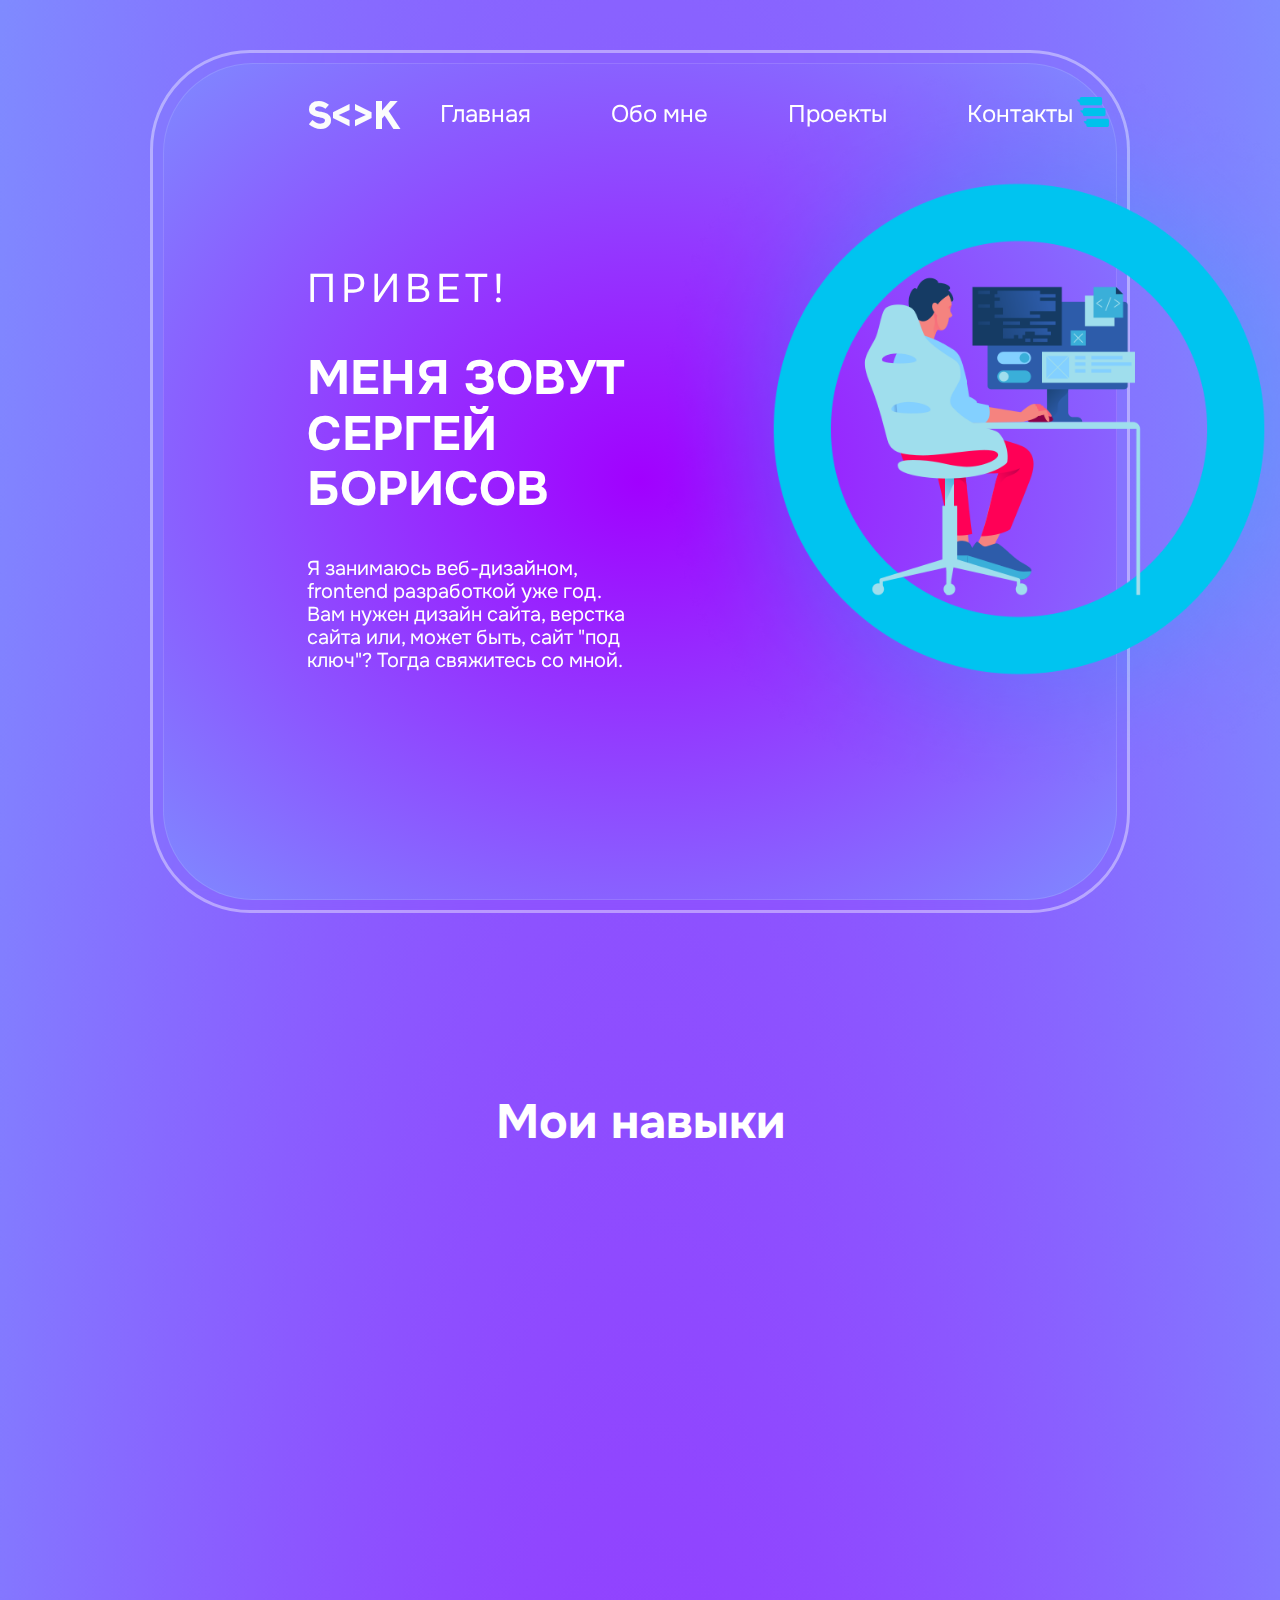
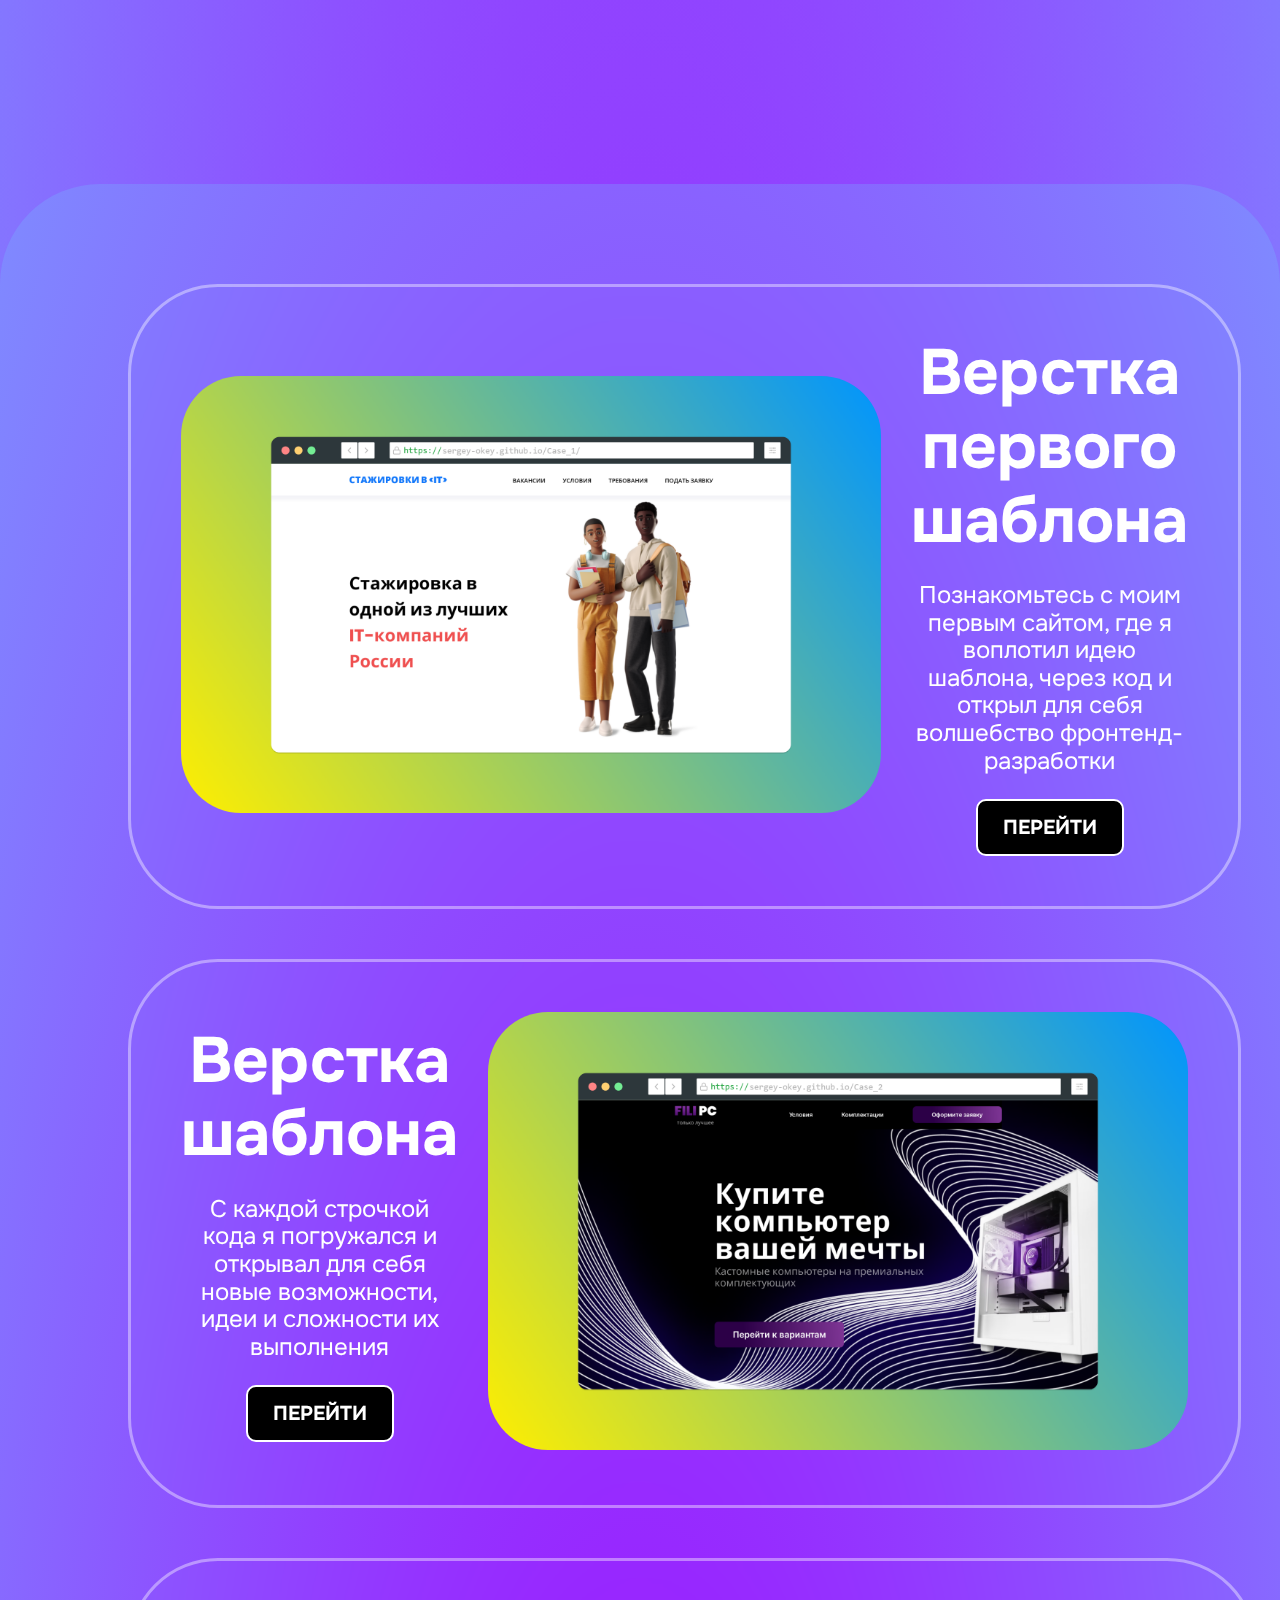
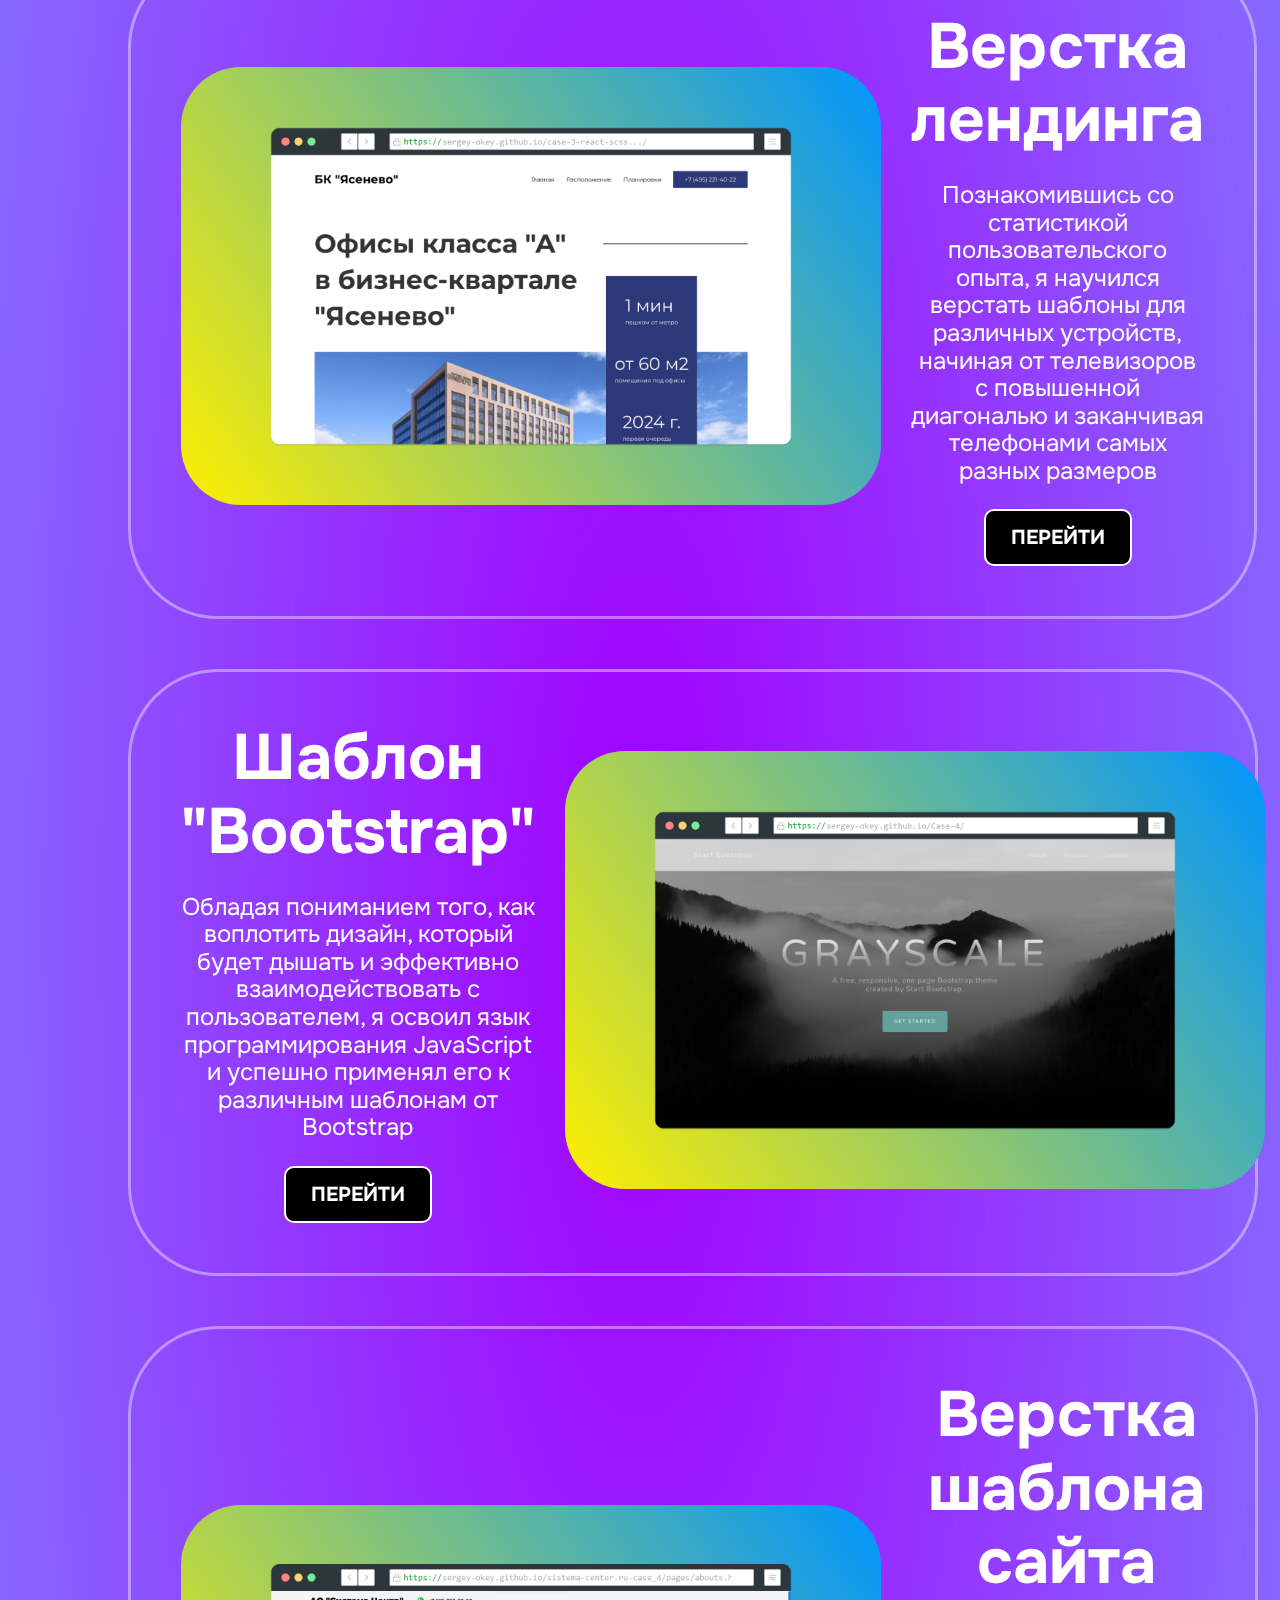
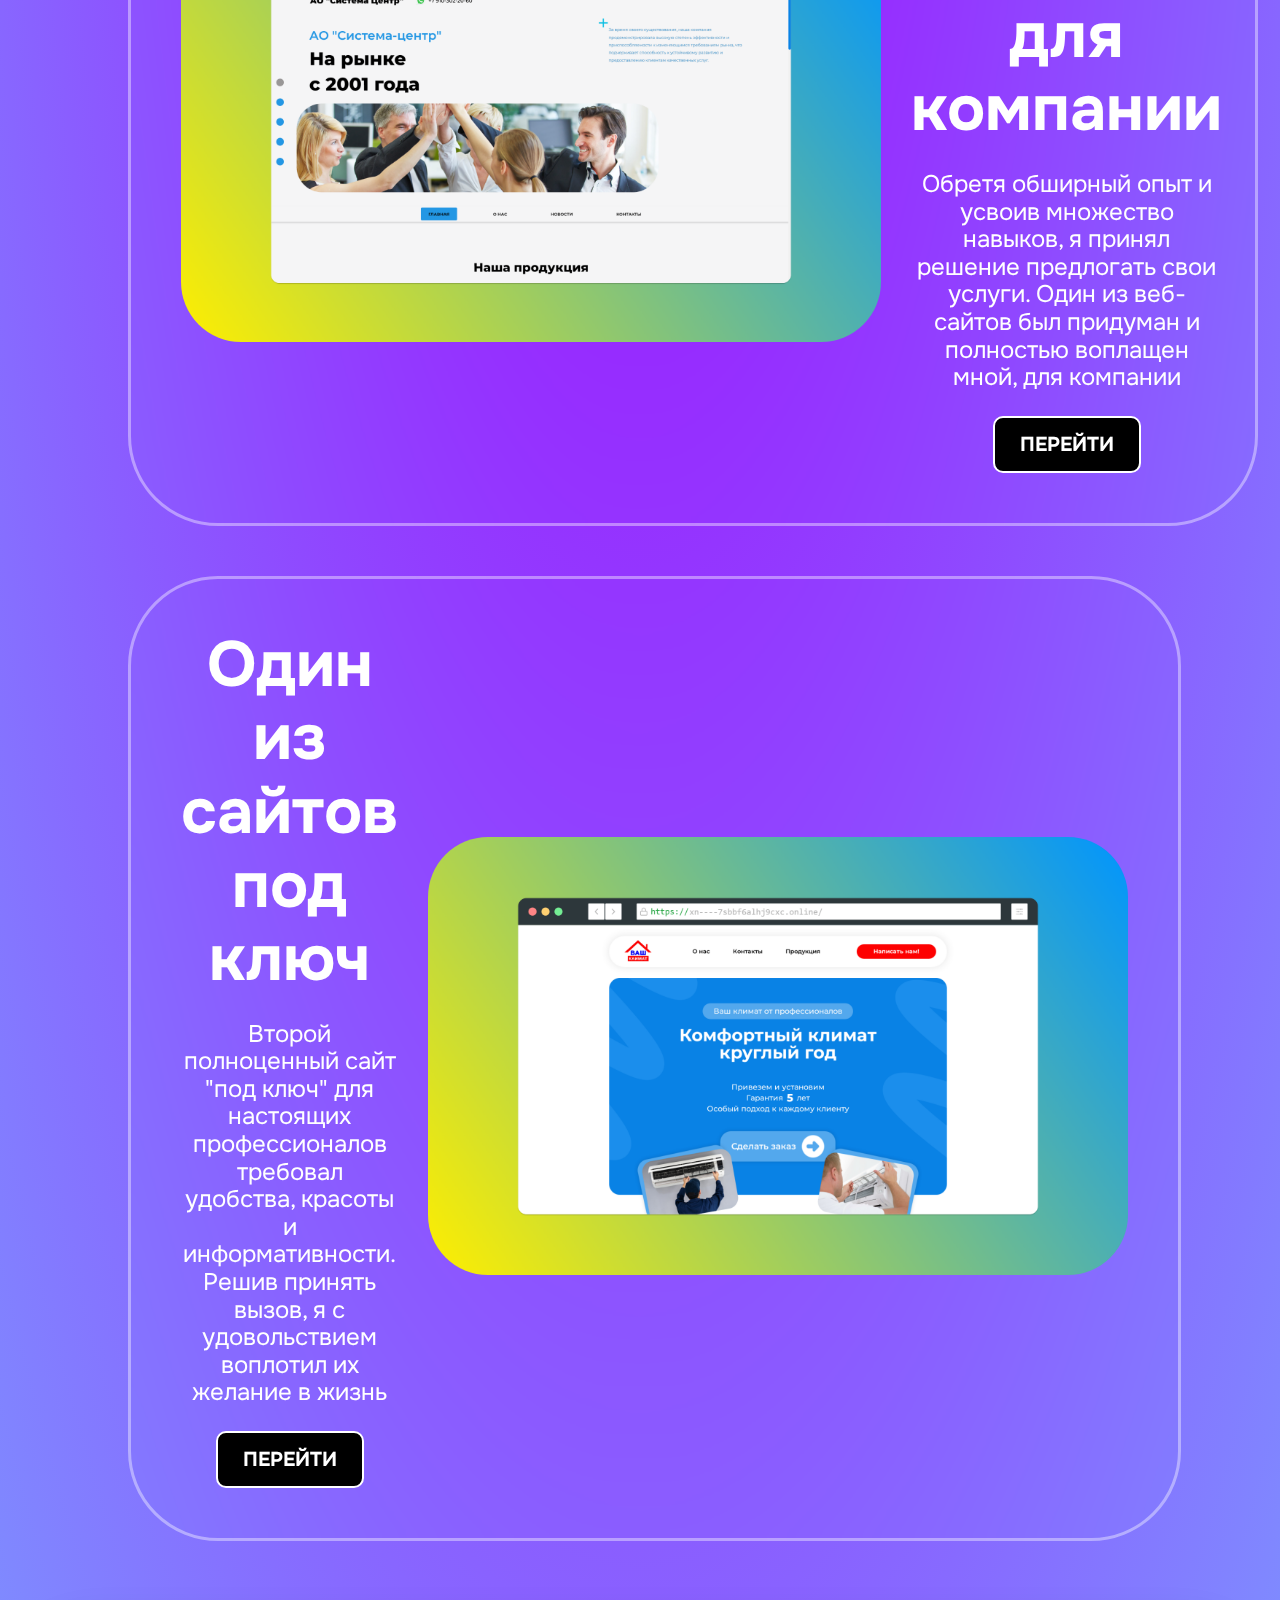
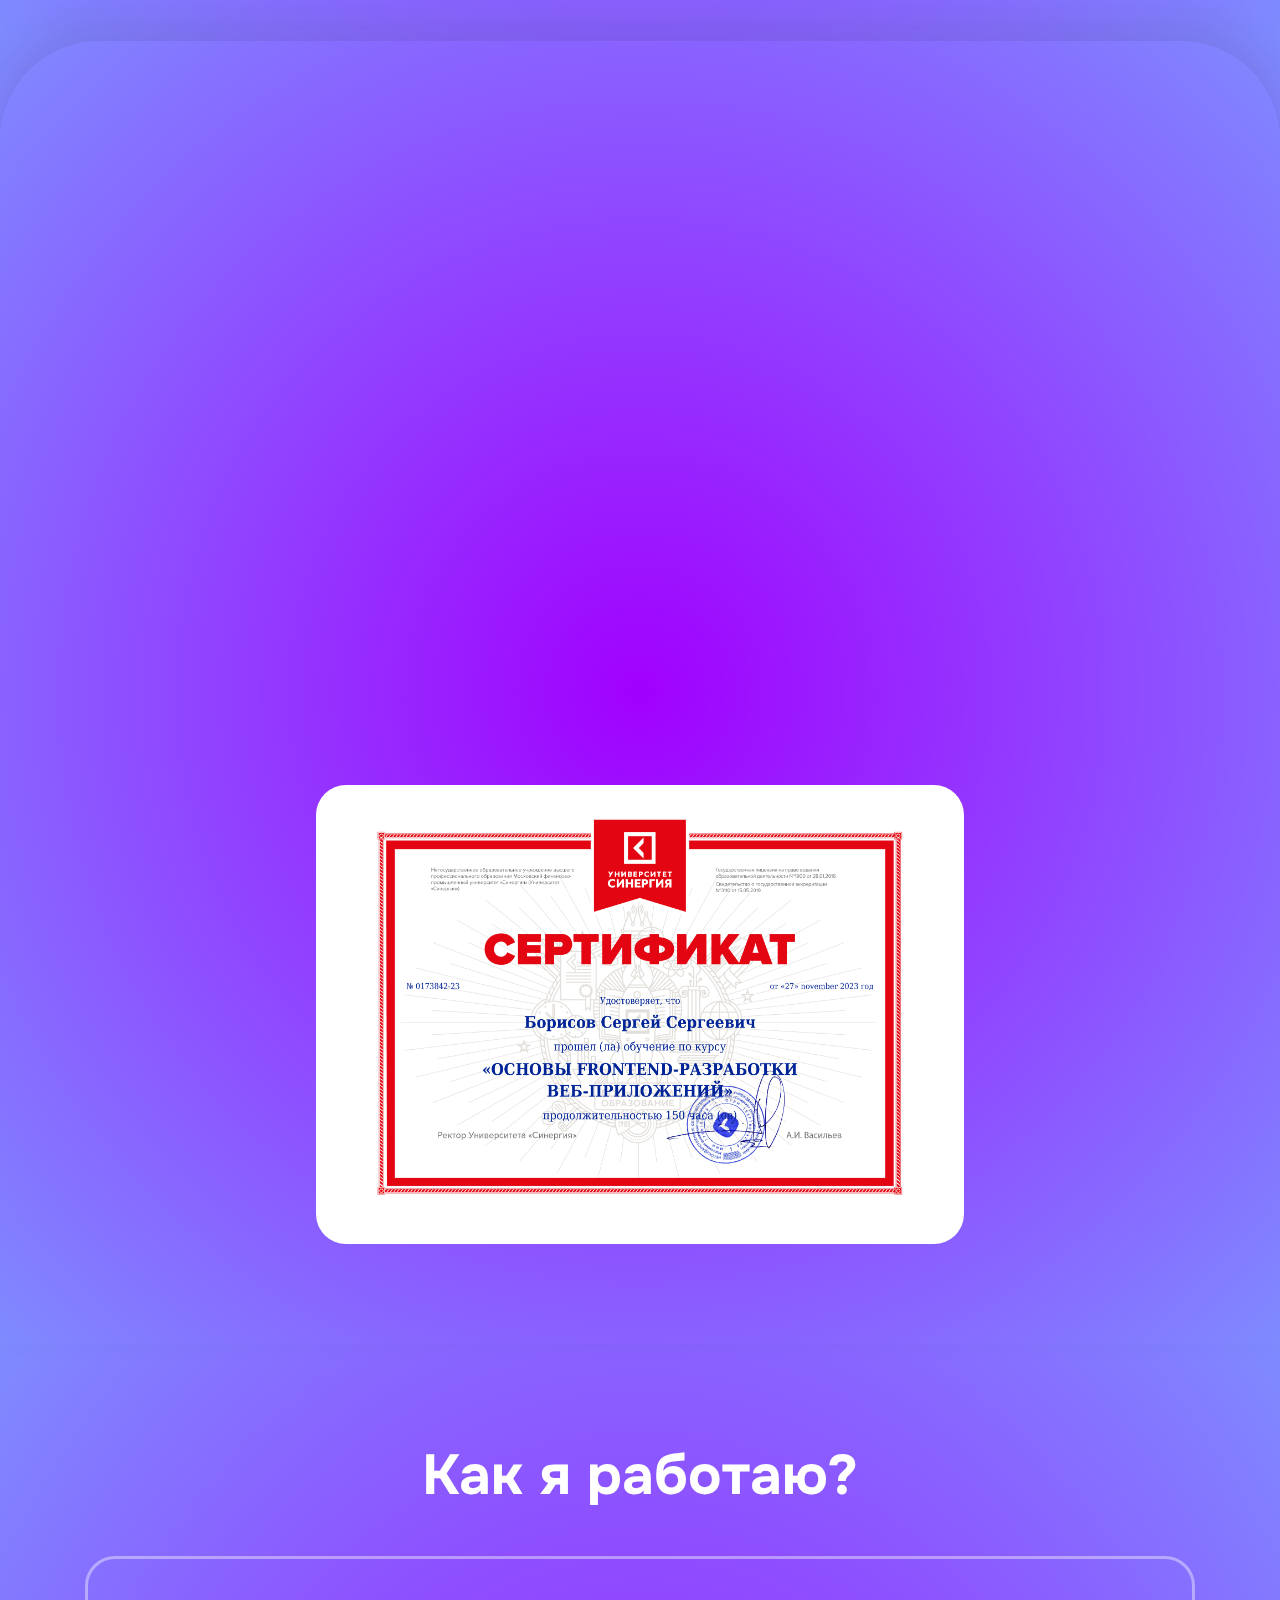
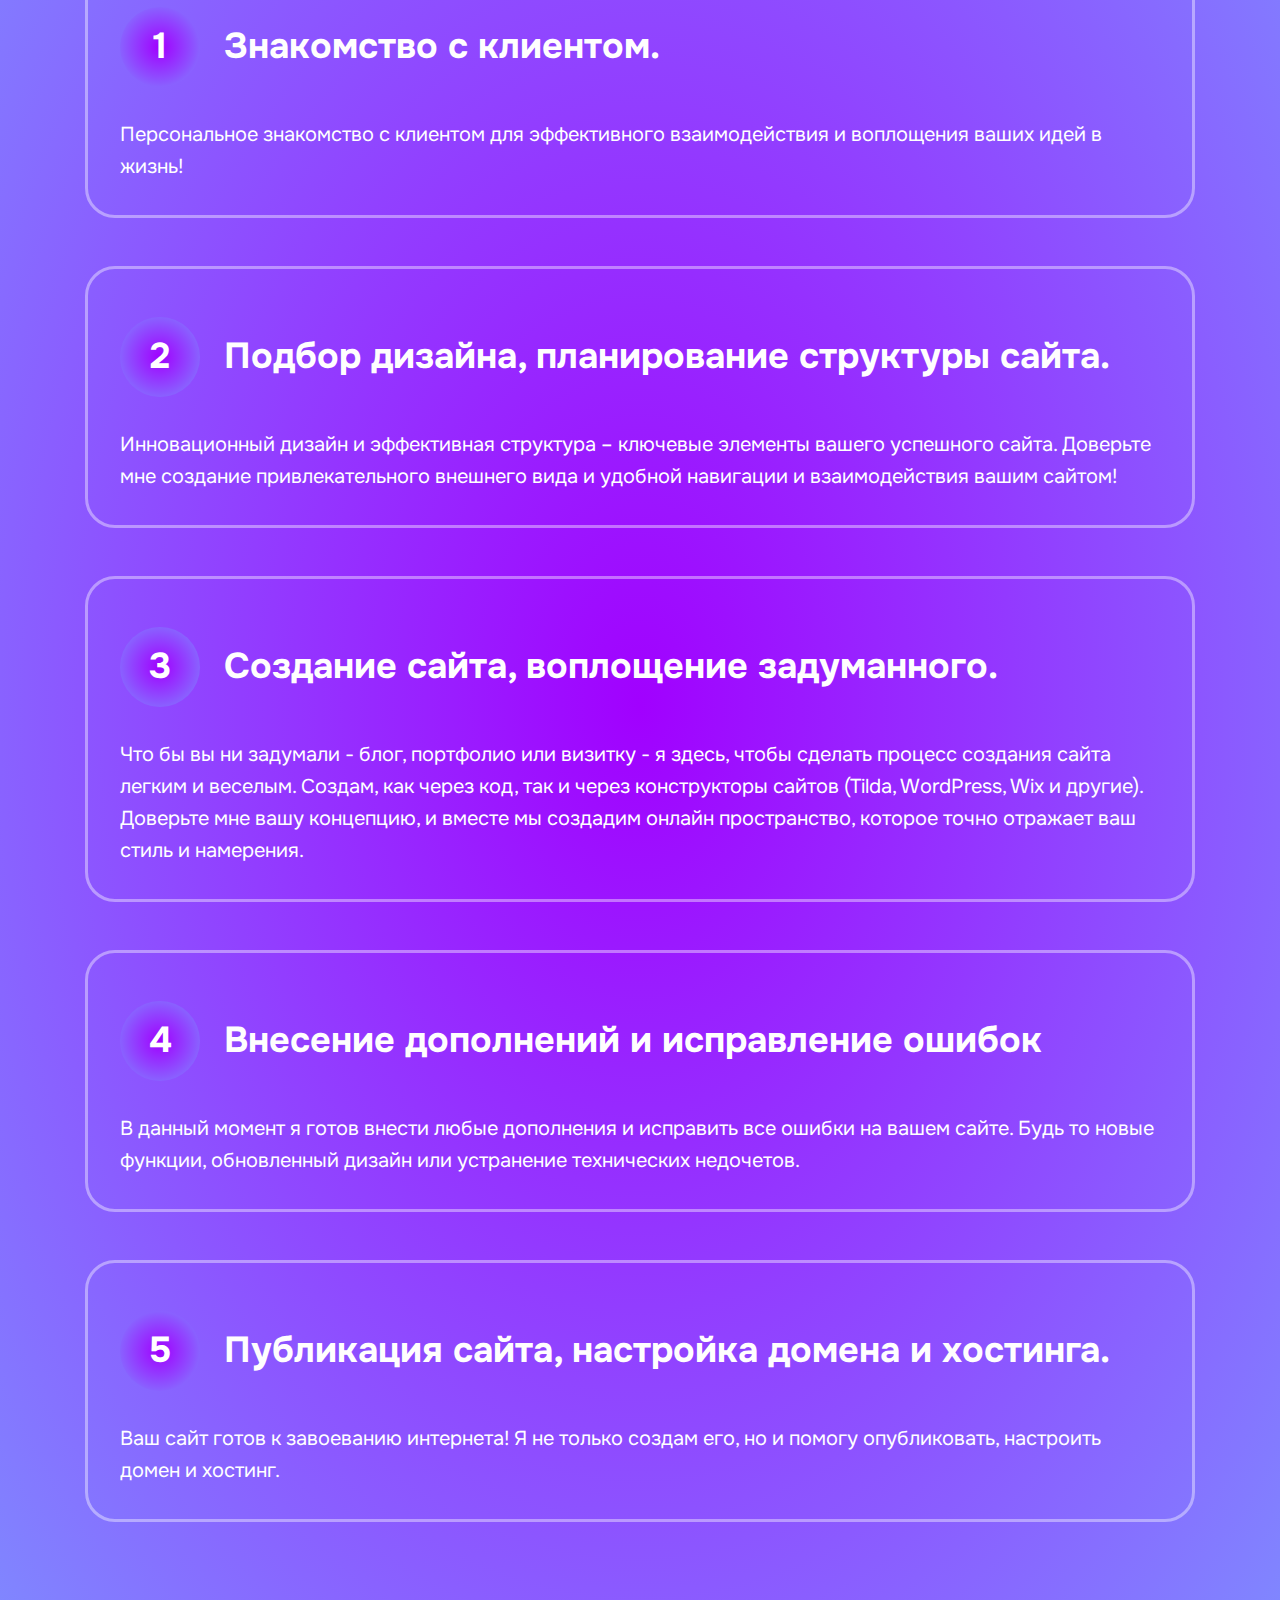
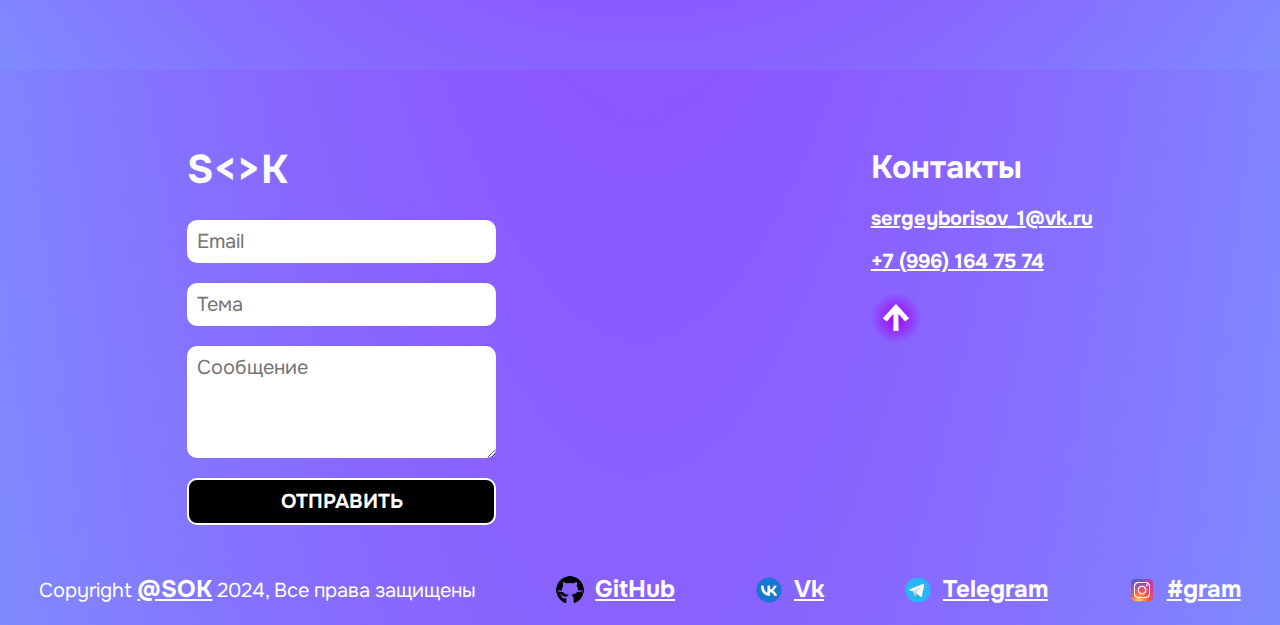
==== index.html @ ca1b8d05 "new design" ====
<!DOCTYPE html>
<html lang="ru">

<head>

	<meta charset="UTF-8">
	<meta name="viewport" content="width=device-width, initial-scale=1.0">
	<meta name="description" content="Современный сайт, для вас и вашего бизнеса" />
	<title>SOK | Главная</title>
	<link rel="stylesheet" href=".//assets/fonts/Rubintek/stylesheet.css">
	<link rel="stylesheet" href=".//assets/fonts/NexArt/stylesheet.css">
	<link rel="stylesheet" href=".//assets/fonts/Onest/stylesheet.css">
	<link rel="stylesheet" href="./assets/css/style.css">
	<link rel="stylesheet" href="./assets/css/media.css">
	<link rel="stylesheet" href="./assets/css/normalize.css">
	<link rel="shortcut icon" href="./assets/images/favicon.ico" type="image/x-icon">
	<meta name="yandex-verification" content="f324b0ec67f2ee9c" />
	<script src=".//assets/js/scripts.js"></script>
</head>

<body>
	<div class="window">
		<div class="windows">
			<header class="header">
				<div class="header_content">
					<div class="logo">
						<h1>
							<a href="index.html">S<span class="rotateSymbol">&lt;&gt;</span>K</a>
						</h1>
					</div>
					<nav class="nav" id="nav">
						<ul>
							<li><a href="index.html" onclick="activateLink(this)">Главная</a></li>
							<li><a href="#about" onclick="activateLink(this)">Обо мне</a></li>
							<li><a href="#product" onclick="activateLink(this)">Проекты</a></li>
							<li><a href="#contact" onclick="activateLink(this)">Контакты</a></li>
						</ul>
					</nav>
					<div class="icon-sidebar" onclick="openSidebar()">
						<img src=".//assets/images/header/sidebar-icon.webp" alt="sidebar-icon" style="width: 40px;">
					</div>

					<div class="sidebar_desktop">
						<span class="close-btn" onclick="closeSidebar()" style="float: right;">✖</span>
						<h2>Обратная связь</h2>
						<form action="feedback.php" method="post">
							<div class="form-group">
								<label for="name">Имя:</label>
								<input type="text" name="name" id="name" class="form-control" required>
							</div>
							<div class="form-group">
								<label for="email">Email:</label>
								<input type="email" name="email" id="email" class="form-control" required>
							</div>
							<div class="form-group">
								<label for="message">Сообщение:</label>
								<textarea name="message" id="message" class="form-control" required></textarea>
							</div>
							<input type="submit" value="Отправить" class="btn-sider">
						</form>
					</div>
					<div class="sidebar_mobile">
						<span class="close-btn" onclick="closeSidebar()" style="float: right;">✖</span>
						<nav class="nav">
							<ul>
								<li><a href="index.html" onclick="activateLink(this)">Главная</a></li>
								<li><a href="#about" onclick="activateLink(this)">Обо мне</a></li>
								<li><a href="#product" onclick="activateLink(this)">Проекты</a></li>
								<li><a href="#contact" onclick="activateLink(this)">Контакты</a></li>
							</ul>
						</nav>
					</div>
				</div>
			</header>

			<main>
				<div class="greting">
					<div class="greting_content">
						<div class="greting_title">
							<span class="animated-letter" style="animation-delay: 0.5s">П</span>
							<span class="animated-letter" style="animation-delay: 1s">р</span>
							<span class="animated-letter" style="animation-delay: 1.5s">и</span>
							<span class="animated-letter" style="animation-delay: 2s">в</span>
							<span class="animated-letter" style="animation-delay: 2.5s">е</span>
							<span class="animated-letter" style="animation-delay: 3s">т</span>
							<span class="animated-letter" style="animation-delay: 3.5s">!</span>
							<h2 class="animated-heading" style="animation-delay: 4s">Меня зовут <br> Сергей Борисов</h2>
							<p class="animated-paragraph" style="animation-delay: 4.5s">Я занимаюсь веб-дизайном, frontend
								разработкой
								уже год. Вам нужен дизайн сайта, верстка сайта или, может быть, сайт "под ключ"? Тогда свяжитесь
								со
								мной.
							</p>
							<button class="animated-button" style="animation-delay: 5s">
								<a href="https://wa.me/79961647574">Написать</a>
							</button>
						</div>
						<div class="greting_prevew">
							<img id="neon" src=".//assets/images/greting/Ellipse 1.webp" alt="Ellipse1">
							<img id="skill" src=".//assets/images/greting/Group 2.webp" alt="Group2">
						</div>
					</div>
				</div>
		</div>
	</div>

	<article class="skills">
		<div class="skills_content">
			<h1>Мои навыки</h1>
			<div class="skills_list">
				<div class="skills_item">
					<img src=".//assets/images/skills/html.webp" alt="">
					<span>Html</span>
				</div>
				<div class="skills_item">
					<img src=".//assets/images/skills/css.webp" alt="">
					<span>Css</span>
				</div>
				<div class="skills_item">
					<img src=".//assets/images/skills/js.webp" alt="">
					<span>Js</span>
				</div>
				<div class="skills_item">
					<img src=".//assets/images/skills/react.webp" alt="">
					<span>React</span>
				</div>
			</div>
			<div class="skills_list">
				<div class="skills_item">
					<img src=".//assets/images/skills/bootstrap.webp" alt="">
					<span>Bootstrap</span>
				</div>
				<div class="skills_item">
					<img src=".//assets/images/skills/node.webp" alt="">
					<span>Node</span>
				</div>
				<div class="skills_item">
					<img src=".//assets/images/skills/sass.webp" alt="">
					<span>Sass</span>
				</div>
			</div>
		</div>
	</article>

	<article id="product" class="portfolio">
		<div class="portfolio_container">
			<div class="portfolio_item">
				<div class="item_img">
					<img src=".//assets/images/portfolio/case1.webp" alt="">
				</div>
				<div class="item_title">
					<h1>Верстка первого шаблона</h1>
					<p>Познакомьтесь с моим первым сайтом, где я воплотил идею шаблона, через код и открыл для себя
						волшебство фронтенд-разработки</p>
					<button><a href="https://sergey-okey.github.io/Case_1/">Перейти</a></button>
				</div>
			</div>
			<div class="portfolio_item">
				<div class="item_title">
					<h1>Верстка шаблона</h1>
					<p>С каждой строчкой кода я погружался и открывал
						для себя новые возможности, идеи и сложности их выполнения</p>
					<button><a href="https://sergey-okey.github.io/Case_2/">Перейти</a></button>
				</div>
				<div class="item_img">
					<img src=".//assets/images/portfolio/case2.webp" alt="">
				</div>
			</div>
			<div class="portfolio_item">
				<div class="item_img">
					<img src=".//assets/images/portfolio/case3.webp" alt="">
				</div>
				<div class="item_title">
					<h1>Верстка лендинга</h1>
					<p>Познакомившись со статистикой пользовательского опыта, я научился верстать шаблоны для различных
						устройств, начиная от телевизоров с повышенной диагональю и заканчивая телефонами самых разных
						размеров
					</p>
					<button><a href="https://sergey-okey.github.io/case-3-react-scss.../">Перейти</a></button>
				</div>
			</div>
			<div class="portfolio_item">
				<div class="item_title">
					<h1>Шаблон "Bootstrap"</h1>
					<p>
						Обладая пониманием того, как воплотить дизайн, который будет дышать и эффективно взаимодействовать с
						пользователем, я освоил язык программирования JavaScript и успешно применял его к различным шаблонам
						от
						Bootstrap</p>
					<button><a href="https://sergey-okey.github.io/Case-4/">Перейти</a></button>
				</div>
				<div class="item_img">
					<img src=".//assets/images/portfolio/case4.webp" alt="">
				</div>
			</div>
			<div class="portfolio_item">
				<div class="item_img">
					<img src=".//assets/images/portfolio/sistema.webp" alt="">
				</div>
				<div class="item_title">
					<h1>Верстка шаблона сайта для компании</h1>
					<p>Обретя обширный опыт и усвоив множество навыков, я принял решение предлогать свои услуги. Один из
						веб-сайтов
						был придуман и полностью воплащен мной, для компании </p>
					<button><a href="https://sergey-okey.github.io/sistema-center.ru-case_4/">Перейти</a></button>
				</div>
			</div>
			<div class="portfolio_item">

				<div class="item_title">
					<h1>Один из сайтов под ключ</h1>
					<p>Второй полноценный сайт "под ключ" для настоящих профессионалов требовал удобства, красоты и
						информативности. Решив принять вызов, я с удовольствием воплотил их желание в жизнь</p>
					<button><a href="https://ваш-климат.online">Перейти</a></button>
				</div>
				<div class="item_img">
					<img src=".//assets/images/portfolio/your-climat.webp" alt="">
				</div>
			</div>
		</div>
	</article>

	<article id="about" class="about">
		<div class="about_container">
			<h1 class="animated-heading">Почему я?</h1>
			<div class="about_items">

				<div class="item_container">
					<div class="item" data-aos="fade-right" data-aos-delay="100">
						<img src=".//assets/images/about/experience.webp" alt="experience">
						<span>Опыт больше 2 лет.</span>
					</div>
					<div class="item" data-aos="fade-right" data-aos-delay="200">
						<img src=".//assets/images/about/diploma.webp" alt="diploma">
						<span>Имею диплом государственного образца, от школы Sinergy.</span>
					</div>
					<div class="item" data-aos="fade-right" data-aos-delay="300">
						<img src=".//assets/images/about/term.webp" alt="term">
						<span>Уделяю особое внимание срокам и качеству выполнения.</span>
					</div>
					<div class="item" data-aos="fade-right" data-aos-delay="400">
						<img src=".//assets/images/about/customers.webp" alt="">
						<span>Мной довольный более 28+ клиентов.</span>
					</div>
					<div class="item" data-aos="fade-right" data-aos-delay="500">
						<img src=".//assets/images/about/addition.webp" alt="">
						<span>Администрирую и дополняю выполненные проекты.</span>
					</div>
				</div>
			</div>
			<section class="additions">
				<div class="additions_container">
					<div class="diploma">
						<img src=".//assets/images/about/Sertf.webp" alt="Sertf">
					</div>
				</div>
			</section>
		</div>
	</article>
	<article class="work">
		<h1>Как я работаю?</h1>
		<div class="work_container">
			<ol style="--length: 5" role="list">
				<li style="--i: 1">
					<h3>Знакомство с клиентом.</h3>
					<p>Персональное знакомство с клиентом для эффективного взаимодействия и воплощения ваших идей в жизнь!
					</p>
				</li>
				<li style="--i: 2">
					<h3>Подбор дизайна, планирование структуры сайта.</h3>
					<p>Инновационный дизайн и эффективная структура – ключевые элементы вашего успешного сайта. Доверьте мне
						создание привлекательного внешнего вида и удобной навигации и взаимодействия вашим сайтом!</p>
				</li>
				<li style="--i: 3">
					<h3>Создание сайта, воплощение задуманного.</h3>
					<p>Что бы вы ни задумали - блог, портфолио или визитку - я здесь, чтобы сделать процесс создания
						сайта легким и веселым. Создам, как через код, так и через конструкторы сайтов (Tilda, WordPress, Wix
						и
						другие). Доверьте мне вашу концепцию, и вместе мы создадим онлайн пространство, которое
						точно отражает ваш стиль и намерения.</p>
				</li>
				<li style="--i: 4">
					<h3>Внесение дополнений и исправление ошибок</h3>
					<p>В данный момент я готов внести любые дополнения и исправить все ошибки на вашем сайте. Будь то новые
						функции, обновленный дизайн или устранение технических недочетов.</p>
				</li>
				<li style="--i: 5">
					<h3>Публикация сайта, настройка домена и хостинга.</h3>
					<p>Ваш сайт готов к завоеванию интернета! Я не только создам его, но и помогу опубликовать, настроить
						домен
						и хостинг.</p>
				</li>
			</ol>
		</div>
	</article>
	</main>
	<footer id="contact" class="footer">
		<div class="footer_container">
			<div class="section_nav">
				<div class="logo">
					<h1>
						S<span class="rotateSymbol">&lt;&gt;</span>K
					</h1>
					<div class="form">
						<form action="/path/to/your/email/script.php" method="post">
							<label for="recipient"></label>
							<input type="email" id="recipient" name="recipient" required placeholder="Email">
							<label for="subject"></label>
							<input type="text" id="subject" name="subject" required placeholder="Тема">
							<label for="message"></label>
							<textarea id="message" name="message" rows="4" required placeholder="Сообщение"></textarea>
							<button type="submit">Отправить</button>
						</form>
					</div>
				</div>
				<div class="contact">
					<span>Контакты</span>
					<a href="mailto:sergeyborisov_1@vk.ru">sergeyborisov_1@vk.ru</a>
					<a href="tel:+79961647574">+7 (996) 164 75 74</a>
					<button class="button_scroll" onclick="scrollToTop()">&#8593;</button>
				</div>
			</div>
			<div class="section_link">
				<span>Copyright <a href="/">@SOK</a> 2024, Все права защищены</span>
				<div>
					<img src=".//assets/images/footer/github.webp" alt="">
					<a href="https://github.com/Sergey-Okey">GitHub</a>
				</div>
				<div>
					<img src=".//assets/images/footer/vk.webp" alt="vk">
					<a href="https://vk.com/sergeyborisov_1">Vk</a>
				</div>
				<div>
					<img src=".//assets/images/footer/telegram.webp" alt="">
					<a href="https://t.me/sergeyborisov_01">Telegram</a>
				</div>
				<div><img src=".//assets/images/footer/instagram.webp" alt="">
					<a href="https://www.instagram.com/sergeyborisov_1/">#gram</a>
				</div>
			</div>
		</div>
	</footer>
	<!-- Yandex.Metrika counter -->
	<script type="text/javascript">
		(function (m, e, t, r, i, k, a) {
			m[i] = m[i] || function () { (m[i].a = m[i].a || []).push(arguments) };
			m[i].l = 1 * new Date();
			for (var j = 0; j < document.scripts.length; j++) { if (document.scripts[j].src === r) { return; } }
			k = e.createElement(t), a = e.getElementsByTagName(t)[0], k.async = 1, k.src = r, a.parentNode.insertBefore(k, a)
		})
			(window, document, "script", "https://mc.yandex.ru/metrika/tag.js", "ym");

		ym(96668150, "init", {
			clickmap: true,
			trackLinks: true,
			accurateTrackBounce: true,
			webvisor: true
		});
	</script>
	<noscript>
		<div><img src="https://mc.yandex.ru/watch/96668150" style="position:absolute; left:-9999px;" alt="" /></div>
	</noscript>
	<!-- /Yandex.Metrika counter -->
</body>

</html>
---- assets/fonts/Rubintek/stylesheet.css ----
@font-face {
    font-family: 'rubintek';
    src: url('rubintek-Italic.eot');
    src: local('rubintek Italic'), local('rubintek-Italic'),
        url('rubintek-Italic.eot?#iefix') format('embedded-opentype'),
        url('rubintek-Italic.woff2') format('woff2'),
        url('rubintek-Italic.woff') format('woff'),
        url('rubintek-Italic.ttf') format('truetype');
    font-weight: normal;
    font-style: italic;
    font-display: swap;
}

@font-face {
    font-family: 'rubintek';
    src: url('rubintek.eot');
    src: local('rubintek'),
        url('rubintek.eot?#iefix') format('embedded-opentype'),
        url('rubintek.woff2') format('woff2'),
        url('rubintek.woff') format('woff'),
        url('rubintek.ttf') format('truetype');
    font-weight: normal;
    font-style: normal;
    font-display: swap;
}
---- assets/fonts/NexArt/stylesheet.css ----
@font-face {
    font-family: 'NEXT ART';
    src: url('NEXTART-Light.eot');
    src: local('NEXT ART Light'), local('NEXTART-Light'),
        url('NEXTART-Light.eot?#iefix') format('embedded-opentype'),
        url('NEXTART-Light.woff2') format('woff2'),
        url('NEXTART-Light.woff') format('woff'),
        url('NEXTART-Light.ttf') format('truetype');
    font-weight: 300;
    font-style: normal;
}

@font-face {
    font-family: 'NEXT ART';
    src: url('NEXTART-Bold.eot');
    src: local('NEXT ART Bold'), local('NEXTART-Bold'),
        url('NEXTART-Bold.eot?#iefix') format('embedded-opentype'),
        url('NEXTART-Bold.woff2') format('woff2'),
        url('NEXTART-Bold.woff') format('woff'),
        url('NEXTART-Bold.ttf') format('truetype');
    font-weight: bold;
    font-style: normal;
}

@font-face {
    font-family: 'NEXT ART';
    src: url('NEXTART-SemiBold.eot');
    src: local('NEXT ART SemiBold'), local('NEXTART-SemiBold'),
        url('NEXTART-SemiBold.eot?#iefix') format('embedded-opentype'),
        url('NEXTART-SemiBold.woff2') format('woff2'),
        url('NEXTART-SemiBold.woff') format('woff'),
        url('NEXTART-SemiBold.ttf') format('truetype');
    font-weight: 600;
    font-style: normal;
}

@font-face {
    font-family: 'NEXT ART';
    src: url('NEXTART.eot');
    src: local('NEXT ART'), local('NEXTART'),
        url('NEXTART.eot?#iefix') format('embedded-opentype'),
        url('NEXTART.woff2') format('woff2'),
        url('NEXTART.woff') format('woff'),
        url('NEXTART.ttf') format('truetype');
    font-weight: normal;
    font-style: normal;
}

@font-face {
    font-family: 'NEXT ART';
    src: url('NEXTART-Heavy.eot');
    src: local('NEXT ART Heavy'), local('NEXTART-Heavy'),
        url('NEXTART-Heavy.eot?#iefix') format('embedded-opentype'),
        url('NEXTART-Heavy.woff2') format('woff2'),
        url('NEXTART-Heavy.woff') format('woff'),
        url('NEXTART-Heavy.ttf') format('truetype');
    font-weight: 900;
    font-style: normal;
}
---- assets/fonts/Onest/stylesheet.css ----
@font-face {
    font-family: 'Onest';
    src: url('Onest-ExtraBold.eot');
    src: local('Onest ExtraBold'), local('Onest-ExtraBold'),
        url('Onest-ExtraBold.eot?#iefix') format('embedded-opentype'),
        url('Onest-ExtraBold.woff2') format('woff2'),
        url('Onest-ExtraBold.woff') format('woff'),
        url('Onest-ExtraBold.ttf') format('truetype');
    font-weight: bold;
    font-style: normal;
    font-display: swap;
}

@font-face {
    font-family: 'Onest';
    src: url('Onest-Light.eot');
    src: local('Onest Light'), local('Onest-Light'),
        url('Onest-Light.eot?#iefix') format('embedded-opentype'),
        url('Onest-Light.woff2') format('woff2'),
        url('Onest-Light.woff') format('woff'),
        url('Onest-Light.ttf') format('truetype');
    font-weight: 300;
    font-style: normal;
    font-display: swap;
}

@font-face {
    font-family: 'Onest';
    src: url('Onest-Medium.eot');
    src: local('Onest Medium'), local('Onest-Medium'),
        url('Onest-Medium.eot?#iefix') format('embedded-opentype'),
        url('Onest-Medium.woff2') format('woff2'),
        url('Onest-Medium.woff') format('woff'),
        url('Onest-Medium.ttf') format('truetype');
    font-weight: 500;
    font-style: normal;
    font-display: swap;
}

@font-face {
    font-family: 'Onest';
    src: url('Onest-SemiBold.eot');
    src: local('Onest SemiBold'), local('Onest-SemiBold'),
        url('Onest-SemiBold.eot?#iefix') format('embedded-opentype'),
        url('Onest-SemiBold.woff2') format('woff2'),
        url('Onest-SemiBold.woff') format('woff'),
        url('Onest-SemiBold.ttf') format('truetype');
    font-weight: 600;
    font-style: normal;
    font-display: swap;
}

@font-face {
    font-family: 'Onest';
    src: url('Onest-ExtraLight.eot');
    src: local('Onest ExtraLight'), local('Onest-ExtraLight'),
        url('Onest-ExtraLight.eot?#iefix') format('embedded-opentype'),
        url('Onest-ExtraLight.woff2') format('woff2'),
        url('Onest-ExtraLight.woff') format('woff'),
        url('Onest-ExtraLight.ttf') format('truetype');
    font-weight: 200;
    font-style: normal;
    font-display: swap;
}

@font-face {
    font-family: 'Onest';
    src: url('Onest-Regular.eot');
    src: local('Onest Regular'), local('Onest-Regular'),
        url('Onest-Regular.eot?#iefix') format('embedded-opentype'),
        url('Onest-Regular.woff2') format('woff2'),
        url('Onest-Regular.woff') format('woff'),
        url('Onest-Regular.ttf') format('truetype');
    font-weight: normal;
    font-style: normal;
    font-display: swap;
}

@font-face {
    font-family: 'Onest';
    src: url('Onest-Bold.eot');
    src: local('Onest Bold'), local('Onest-Bold'),
        url('Onest-Bold.eot?#iefix') format('embedded-opentype'),
        url('Onest-Bold.woff2') format('woff2'),
        url('Onest-Bold.woff') format('woff'),
        url('Onest-Bold.ttf') format('truetype');
    font-weight: bold;
    font-style: normal;
    font-display: swap;
}

@font-face {
    font-family: 'Onest';
    src: url('Onest-Black.eot');
    src: local('Onest Black'), local('Onest-Black'),
        url('Onest-Black.eot?#iefix') format('embedded-opentype'),
        url('Onest-Black.woff2') format('woff2'),
        url('Onest-Black.woff') format('woff'),
        url('Onest-Black.ttf') format('truetype');
    font-weight: 900;
    font-style: normal;
    font-display: swap;
}

@font-face {
    font-family: 'Onest';
    src: url('Onest-Thin.eot');
    src: local('Onest Thin'), local('Onest-Thin'),
        url('Onest-Thin.eot?#iefix') format('embedded-opentype'),
        url('Onest-Thin.woff2') format('woff2'),
        url('Onest-Thin.woff') format('woff'),
        url('Onest-Thin.ttf') format('truetype');
    font-weight: 100;
    font-style: normal;
    font-display: swap;
}
---- assets/css/style.css ----
::-webkit-scrollbar {
  width: 10px;
}

::-webkit-scrollbar-track {
  background: white;
}

::-webkit-scrollbar-thumb {
  background-color: rgb(121, 121, 226);
  border-radius: 5px;
}

body {
  width: 100%;
  font-family: "onest";
  font-size: 20px;
  color: #ffffff;
  background: radial-gradient(100% 100% at 50% 50%, #a100ff 0%, #71c4ff 100%);
  margin: 0 auto;
  scroll-behavior: smooth;
  -webkit-user-select: none;
     -moz-user-select: none;
          user-select: none;
}

.window {
  background: unset;
  -webkit-backdrop-filter: blur(10px);
          backdrop-filter: blur(10px);
  border-radius: 100px;
  border: solid 3px rgba(255, 255, 255, 0.4039215686);
  margin: 50px 150px;
}

.windows {
  background: radial-gradient(100% 100% at 50% 50%, #a100ff 0%, #71c4ff 100%);
  -webkit-backdrop-filter: blur(10px);
          backdrop-filter: blur(10px);
  border-radius: 90px;
  margin: 10px;
  border: solid 1px rgba(255, 255, 255, 0.125);
}

.header_content {
  display: flex;
  width: 70%;
  justify-content: space-between;
  align-items: center;
  margin: 0 auto;
}
.header_content .logo h1 a {
  color: rgb(251, 252, 252);
  font-family: "Next Art";
  text-transform: uppercase;
  text-wrap: nowrap;
}
@keyframes rotateAnimation {
  0% {
    transform: rotate(0deg);
  }
  10% {
    transform: rotate(0deg);
  }
  45% {
    transform: rotate(0deg);
  }
  55% {
    transform: rotate(180deg);
  }
  90% {
    transform: rotate(180deg);
  }
  100% {
    transform: rotate(360deg);
  }
}
.header_content .rotateSymbol {
  display: inline-block;
  animation: rotateAnimation 6s linear infinite;
}
.header_content .nav ul {
  display: flex;
  gap: 5rem;
}
.header_content .nav ul li a {
  font-size: 1.5rem;
  color: #ffffff;
  white-space: nowrap;
}
.header_content .nav ul li a:hover {
  -webkit-text-decoration: underline white;
          text-decoration: underline white;
  z-index: 3;
}
.header_content .icon-sidebar:hover img {
  transition: transform 0.2s ease-in-out;
  margin: 0;
}
.header_content .icon-sidebar:hover img:active {
  transform: scale(0.9);
  transition: transform 0.1s ease-in-out;
}
.header_content .sidebar_mobile {
  position: absolute;
  top: 0;
  left: 0;
  right: 0;
  transition: right 0.5s ease;
  padding: 50px;
  z-index: 4;
  display: flex;
  border: solid 3px rgba(255, 255, 255, 0.4039215686);
  border-radius: 20px;
  background: radial-gradient(100% 100% at 50% 50%, #a100ff 0%, #71c4ff 100%);
  -webkit-backdrop-filter: blur(10px);
          backdrop-filter: blur(10px);
}
.header_content .sidebar_mobile ul {
  flex-direction: column;
  align-items: center;
  padding: 0;
  gap: 25px;
}
.header_content .sidebar_mobile ul li a {
  font-size: 2rem;
  font-weight: 700;
}
.header_content .sidebar_desktop {
  position: fixed;
  top: 0;
  right: 0;
  bottom: 0;
  transition: right 0.5s ease;
  padding: 50px;
  transition: right 1s ease;
  border: solid 3px rgba(255, 255, 255, 0.4039215686);
  border-radius: 90px;
  z-index: 3;
  background-color: unset;
  -webkit-backdrop-filter: blur(10px);
          backdrop-filter: blur(10px);
}
.header_content .sidebar_desktop span:active {
  transform: rotate(100deg);
  transition: 0.1s ease;
  color: rgb(251, 252, 252);
}
.header_content .sidebar_desktop span {
  cursor: pointer;
}
.header_content .sidebar_desktop form {
  display: flex;
  flex-direction: column;
}
.header_content .sidebar_desktop form input,
.header_content .sidebar_desktop form textarea {
  display: block;
  padding: 10px;
  border-radius: 10px;
  border: 0;
  margin-bottom: 20px;
  width: 250px;
}
.header_content .sidebar_desktop form label {
  color: rgb(251, 252, 252);
}
.header_content .sidebar_desktop form .btn-sider {
  padding: 10px 20px;
  font-weight: 700;
  width: 100%;
  height: 50px;
  font-size: 1.3rem;
  color: #ffffff;
  cursor: pointer;
  margin-top: 150px;
  background: black;
  text-transform: uppercase;
  border: solid 2px white;
}
.header_content .sidebar_desktop form .btn-sider:hover {
  background: rgb(251, 252, 252);
  color: rgb(0, 0, 0);
  transition: 0.3s ease;
  border: solid 2px black;
}

.greting_content {
  display: flex;
  width: 70%;
  margin: auto;
  gap: 100px;
  border-bottom-left-radius: 100px;
  border-bottom-right-radius: 100px;
}

.greting_prevew {
  position: relative;
  display: flex;
}
.greting_prevew #skill {
  width: 300px;
  position: absolute;
  top: 6rem;
  left: 7rem;
  z-index: 2;
}
.greting_prevew #neon {
  width: 750px;
  position: absolute;
  top: -7rem;
  left: -6rem;
  z-index: -1;
}

.animated-letter,
.animated-heading,
.animated-paragraph,
.animated-button {
  opacity: 0;
  transform: translateY(30px);
  animation: fadeInUp 0.2s forwards;
}

@keyframes fadeInUp {
  to {
    opacity: 1;
    transform: translateY(0);
  }
}
.greting_title {
  width: 50%;
  margin-top: 100px;
}
.greting_title span {
  text-transform: uppercase;
  color: #ffffff;
  font-size: 2.5rem;
}
.greting_title h2 {
  text-transform: uppercase;
  color: #ffffff;
  font-size: 3rem;
}
.greting_title button {
  background-color: rgb(0, 0, 0);
  border: 0;
  border-radius: 10px;
  padding: 15px 25px;
  margin-bottom: 150px;
  border: solid 2px white;
}
.greting_title button:hover {
  border: solid 2px black;
  background: white;
}
.greting_title button:hover a {
  color: black;
}
.greting_title button a {
  text-transform: uppercase;
  color: #ffffff;
  font-weight: 700;
  margin: 0;
  padding: 0;
}

.skills {
  width: 100%;
  padding: 100px 0;
  display: flex;
  justify-content: center;
  z-index: 2;
}
.skills_content {
  width: 60%;
  margin: 0 auto;
  display: flex;
  flex-direction: column;
  align-items: center;
  gap: 20px;
  border-radius: 100px;
  padding-bottom: 50px;
}
.skills_content h1 {
  font-size: 3rem;
}
.skills_content .skills_list {
  display: flex;
  gap: 20px;
}
.skills_content .skills_item {
  width: 200px;
  height: 200px;
  border-radius: 30px;
  -webkit-backdrop-filter: blur(10px);
          backdrop-filter: blur(10px);
  background: rgb(121, 121, 226);
  display: flex;
  border: solid 3px rgba(255, 255, 255, 0.4039215686);
  flex-direction: column;
  justify-content: center;
  align-items: center;
  gap: 10px;
  opacity: 0;
  transform: translateY(20px);
  transition: opacity 0.5s ease, transform 0.5s ease;
}
.skills_content .skills_item span {
  color: #ffffff;
  font-size: 1.5rem;
  text-transform: uppercase;
}
.skills_content .skills_item:hover {
  box-shadow: 0 0 5px 0 rgb(251, 252, 252);
}

.about {
  width: 100%;
  display: flex;
  justify-content: center;
  background: radial-gradient(100% 100% at 50% 50%, #a100ff 0%, #71c4ff 100%);
}
.about_container {
  position: relative;
  width: 100%;
  display: flex;
  flex-direction: column;
  padding: 100px;
  gap: 2rem;
  border-top-left-radius: 100px;
  border-top-right-radius: 100px;
  background: radial-gradient(100% 100% at 50% 50%, #a100ff 0%, #71c4ff 100%);
  box-shadow: 0 -20px 40px 0 rgba(29, 29, 29, 0.095);
}
.about_container h1 {
  text-align: center;
  font-size: 3.5rem;
  margin: 0;
}
.about .item_container {
  width: 80%;
  display: flex;
  flex-wrap: wrap;
  gap: 20px;
  justify-content: center;
  transition: all 0.5s ease-in-out;
}
.about .item {
  width: 300px;
  display: flex;
  align-items: center;
  border: solid 3px rgba(255, 255, 255, 0.4039215686);
  border-radius: 30px;
  padding: 20px;
  gap: 10px;
  background: unset;
  -webkit-backdrop-filter: blur(10px);
          backdrop-filter: blur(10px);
  opacity: 0;
  transform: translateX(100%);
  transition: opacity 1s, transform 1s;
}
.about .item:hover {
  box-shadow: 0px 0px 0px 0px rgba(0, 0, 0, 0.47);
  transition: 0.3s ease;
}
.about .about_items {
  display: flex;
  justify-content: center;
}
.about .about_items #yellow {
  position: absolute;
  z-index: -1;
  top: -120px;
  right: -150px;
}
.about .about_items #blue {
  width: 40%;
  position: absolute;
  z-index: -1;
  top: 200px;
  right: 500px;
}
.about .about_items #white {
  width: 40%;
  position: absolute;
  z-index: -1;
  top: -120px;
  left: -150px;
}
.about .about_title {
  display: flex;
  border-radius: 30px;
  transform: translateX(-100px);
  transition: opacity 1s, transform 1s;
}
.about .about_title img {
  border-radius: 30px;
  display: flex;
  width: 100%;
  position: relative;
}

.portfolio {
  width: 100%;
  padding: 100px 0;
  -webkit-backdrop-filter: blur(10px);
          backdrop-filter: blur(10px);
  background: radial-gradient(100% 100% at 50% 50%, #a100ff 0%, #71c4ff 100%);
  border-top-left-radius: 100px;
  border-top-right-radius: 100px;
}
.portfolio_container {
  width: 80%;
  display: flex;
  flex-wrap: wrap;
  gap: 50px;
  margin: 0 auto;
}
.portfolio_item {
  border-radius: 90px;
  padding: 50px;
  display: flex;
  width: 100%;
  -webkit-backdrop-filter: blur(10px);
          backdrop-filter: blur(10px);
  background: "";
  border: solid 3px rgba(255, 255, 255, 0.4039215686);
  justify-content: space-between;
  gap: 30px;
  align-items: center;
  text-align: center;
}
.portfolio_item .item_img {
  z-index: 4;
}
.portfolio_item .item_img img {
  width: 700px;
  border-radius: 60px;
}
.portfolio .item_title h1 {
  margin: 0;
  font-size: 4rem;
}
.portfolio .item_title p {
  font-size: 1.5rem;
}
.portfolio .item_title button {
  background-color: rgb(0, 0, 0);
  border: solid 2px white;
  border-radius: 10px;
  padding: 15px 25px;
}
.portfolio .item_title button a {
  text-transform: uppercase;
  color: #ffffff;
  font-weight: 700;
  margin: 0;
  padding: 0;
}
.portfolio .item_title button:hover {
  background-color: white;
  border: solid 3px black;
}
.portfolio .item_title button:hover a {
  color: #000000;
  transition: 0.3s ease;
}

.footer_container {
  padding-top: 50px;
}
.footer_container .logo h1 {
  color: rgb(251, 252, 252);
}
.footer_container .section_nav {
  display: flex;
  justify-content: space-around;
}
.footer_container .section_nav .contact {
  display: flex;
  flex-direction: column;
}
.footer_container .section_nav .contact span {
  color: rgb(251, 252, 252);
  font-size: 2rem;
  margin-bottom: 20px;
  font-weight: 700;
}
.footer_container .section_nav .contact a {
  color: #ffffff;
  font-weight: 700;
  margin-bottom: 20px;
  -webkit-text-decoration: underline rgb(251, 252, 252);
          text-decoration: underline rgb(251, 252, 252);
}

.logo {
  display: flex;
  flex-direction: column;
}
.logo form {
  display: flex;
  flex-direction: column;
}
.logo form input,
.logo form textarea {
  padding: 10px;
  border-radius: 10px;
  border: 0;
  margin-bottom: 20px;
}
.logo form button {
  background: rgb(0, 0, 0);
  border: 0;
  color: white;
  border-radius: 10px;
  padding: 10px;
  border: solid 2px white;
  text-transform: uppercase;
  font-weight: 700;
  cursor: pointer;
}
.logo form button:hover {
  background: white;
  color: black;
  border: solid 3px black;
  transition: 0.3s ease;
}

.contact {
  padding: 30px 0;
}
.contact .button_scroll {
  background: radial-gradient(100% 100% at 50% 50%, #a100ff 0%, #71c4ff 100%);
  border: 0;
  border-radius: 30px;
  width: 50px;
  height: 50px;
  color: #fff;
  font-weight: 700;
  font-size: 2.5rem;
  cursor: pointer;
}
.contact .button_scroll:hover {
  background: inherit;
  transition: 0.3s;
}

.section_link {
  display: flex;
  justify-content: space-around;
  padding: 50px 0 20px;
  align-items: center;
}
.section_link img {
  width: 30px;
}
.section_link a {
  color: #ffffff;
  font-size: 1.5rem;
  font-weight: 700;
  -webkit-text-decoration: underline rgb(251, 252, 252);
          text-decoration: underline rgb(251, 252, 252);
  z-index: 2;
}
.section_link a:hover {
  color: rgb(251, 252, 252);
  transition: 0.3s;
}

.section_link div {
  display: flex;
  align-items: center;
  gap: 10px;
}

.additions {
  padding-top: 50px;
}
.additions .additions_container {
  display: flex;
  flex-direction: column;
  align-items: center;
}
.additions .diploma {
  width: 100%;
  display: flex;
  justify-content: center;
}
.additions .diploma img {
  width: 60%;
  border-radius: 30px;
}

.work {
  background: radial-gradient(100% 100% at 50% 50%, #a100ff 0%, #71c4ff 100%);
  padding: 100px 0;
}
.work h1 {
  text-align: center;
  font-size: 3.5rem;
  margin: 0;
}
.work p {
  margin: 0;
  line-height: 1.6;
}
.work ol {
  list-style: none;
  counter-reset: list;
  padding: 0 1rem;
}
.work li {
  position: relative;
  counter-increment: list;
  max-width: 65rem;
  margin: 2rem auto;
  padding: 2rem 1rem 1rem;
  border: solid 3px rgba(255, 255, 255, 0.4039215686);
  border-radius: 30px;
  overflow: hidden;
}
.work li::before {
  content: "";
  display: block;
  width: 100%;
  height: 1rem;
  position: absolute;
  top: 0;
  left: 0;
}
.work h3 {
  display: flex;
  align-items: center;
  margin: 0 0 1rem;
  color: rgb(255, 254, 254);
}
.work h3::before {
  display: flex;
  justify-content: center;
  align-items: center;
  flex: 0 0 auto;
  margin-right: 1rem;
  width: 3rem;
  height: 3rem;
  content: counter(list);
  padding: 1rem;
  border-radius: 50%;
  background: radial-gradient(100% 100% at 50% 50%, #a100ff 0%, #71c4ff 100%);
  color: white;
}
@media (min-width: 40em) {
  .work li {
    margin: 3rem auto;
    padding: 3rem 2rem 2rem;
  }
  .work h3 {
    font-size: 2.25rem;
    margin: 0 0 2rem;
  }
  .work h3::before {
    margin-right: 1.5rem;
  }
}/*# sourceMappingURL=style.css.map */
---- assets/css/media.css ----
@media only screen and (max-width: 767px) {
  body {
    position: relative;
    margin: 0;
  }
  .header {
    position: sticky;
    top: 0;
    z-index: 2;
    background-color: inherit;
    -webkit-backdrop-filter: blur(10px);
            backdrop-filter: blur(10px);
    border-bottom: solid 3px rgba(255, 255, 255, 0.4039215686);
    border-bottom-left-radius: 30px;
    border-bottom-right-radius: 30px;
  }
  .header h1 {
    margin: 10px 0;
  }
  .window {
    margin: 20px 10px;
    border-radius: 30px;
    height: 100%;
  }
  .windows {
    border-radius: 30px;
  }
  .header_content {
    width: 95%;
  }
  main {
    overflow-x: hidden;
  }
  .greting_content {
    width: 95%;
    flex-direction: column;
    gap: 0;
  }
  .greting_content .greting_prevew {
    z-index: -1;
    opacity: 0.2;
    margin: 0;
    width: 100%;
  }
  .greting_content .greting_prevew #neon {
    width: 400px;
    justify-content: center;
    display: none;
  }
  .greting_content .greting_prevew #skill {
    display: none;
  }
  .greting_content .greting_title {
    width: 100%;
    height: 100%;
  }
  .header_content #nav {
    display: none;
  }
  .skills {
    width: 100%;
    padding: 20px 0;
  }
  .skills .skills_content {
    width: 100%;
  }
  .skills .skills_list {
    width: 100%;
    flex-wrap: wrap;
    justify-content: center;
    z-index: 1;
  }
  .skills .skills_list .skills_item {
    width: 150px;
    border-radius: 30px;
    z-index: 2;
  }
  .portfolio {
    padding: 30px 0;
    border-top-right-radius: 30px;
    border-top-left-radius: 30px;
  }
  .portfolio_container {
    width: 95%;
    padding: 0;
    gap: 50px;
  }
  .portfolio .portfolio_item {
    margin: 0 auto;
    flex-wrap: wrap;
    border-radius: 30px;
    padding: 10px;
  }
  .portfolio .portfolio_item h1 {
    font-size: 1.5rem;
  }
  .portfolio .portfolio_item p {
    font-size: 1rem;
  }
  .portfolio .item_title {
    order: 2;
  }
  .portfolio .item_img {
    width: 100%;
  }
  .portfolio .item_img img {
    order: 1;
    width: 100%;
    border-radius: 20px;
  }
  .about {
    padding: 20px 0;
    width: 100%;
  }
  .about .about_container {
    width: 100%;
    padding: 20px;
    border-radius: 30px;
  }
  .about .about_container h1 {
    font-size: 2rem;
  }
  .about .about_items #yellow {
    display: none;
  }
  .footer {
    box-shadow: 0;
    margin: 0;
  }
  .footer .section_nav {
    flex-wrap: wrap;
    background: radial-gradient(100% 100% at 50% 50%, #a100ff 0%, #71c4ff 100%);
    border-top-right-radius: 30px;
    border-top-left-radius: 30px;
  }
  .footer .section_link {
    width: 100%;
    flex-wrap: wrap;
    gap: 20px;
  }
  .footer .section_link span {
    text-align: center;
  }
  .sidebar_mobile {
    display: block;
    transition: height 0.3s ease-in-out;
  }
  .sidebar_desktop {
    display: none;
  }
}/*# sourceMappingURL=media.css.map */
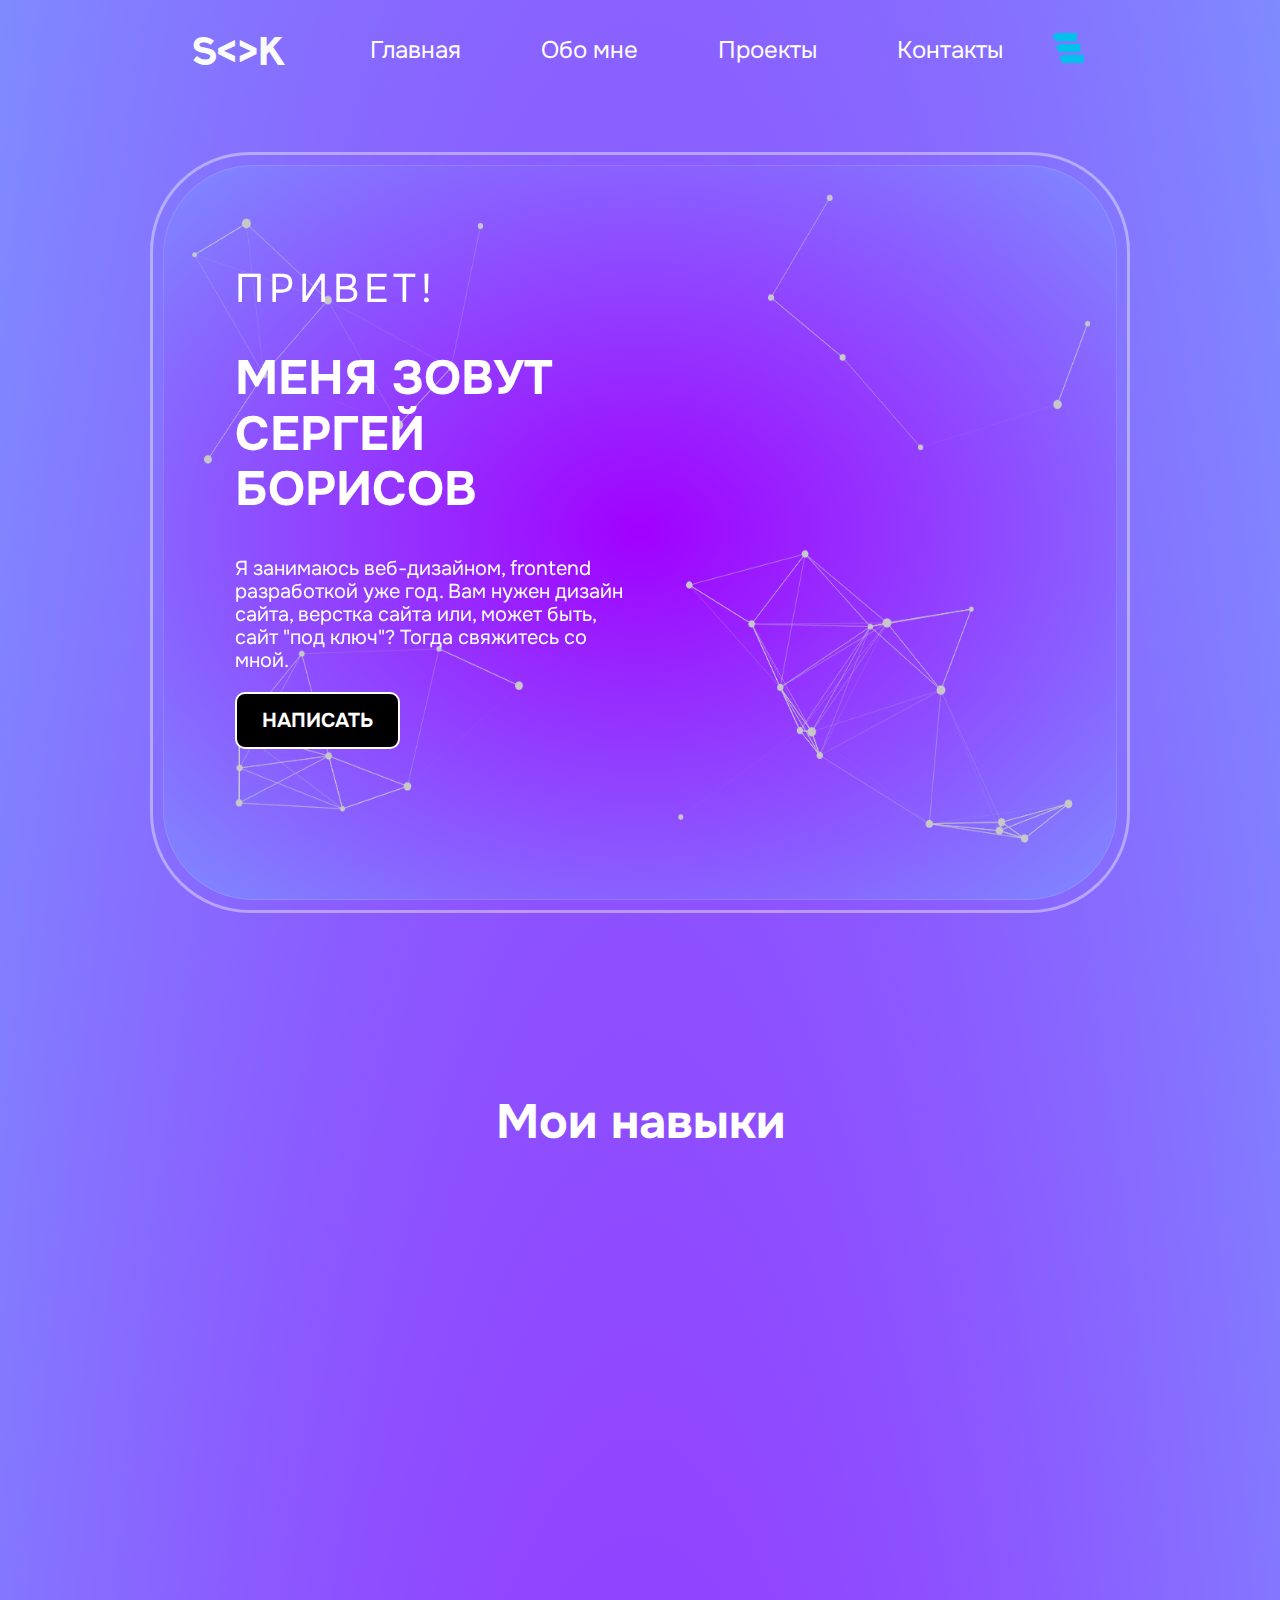
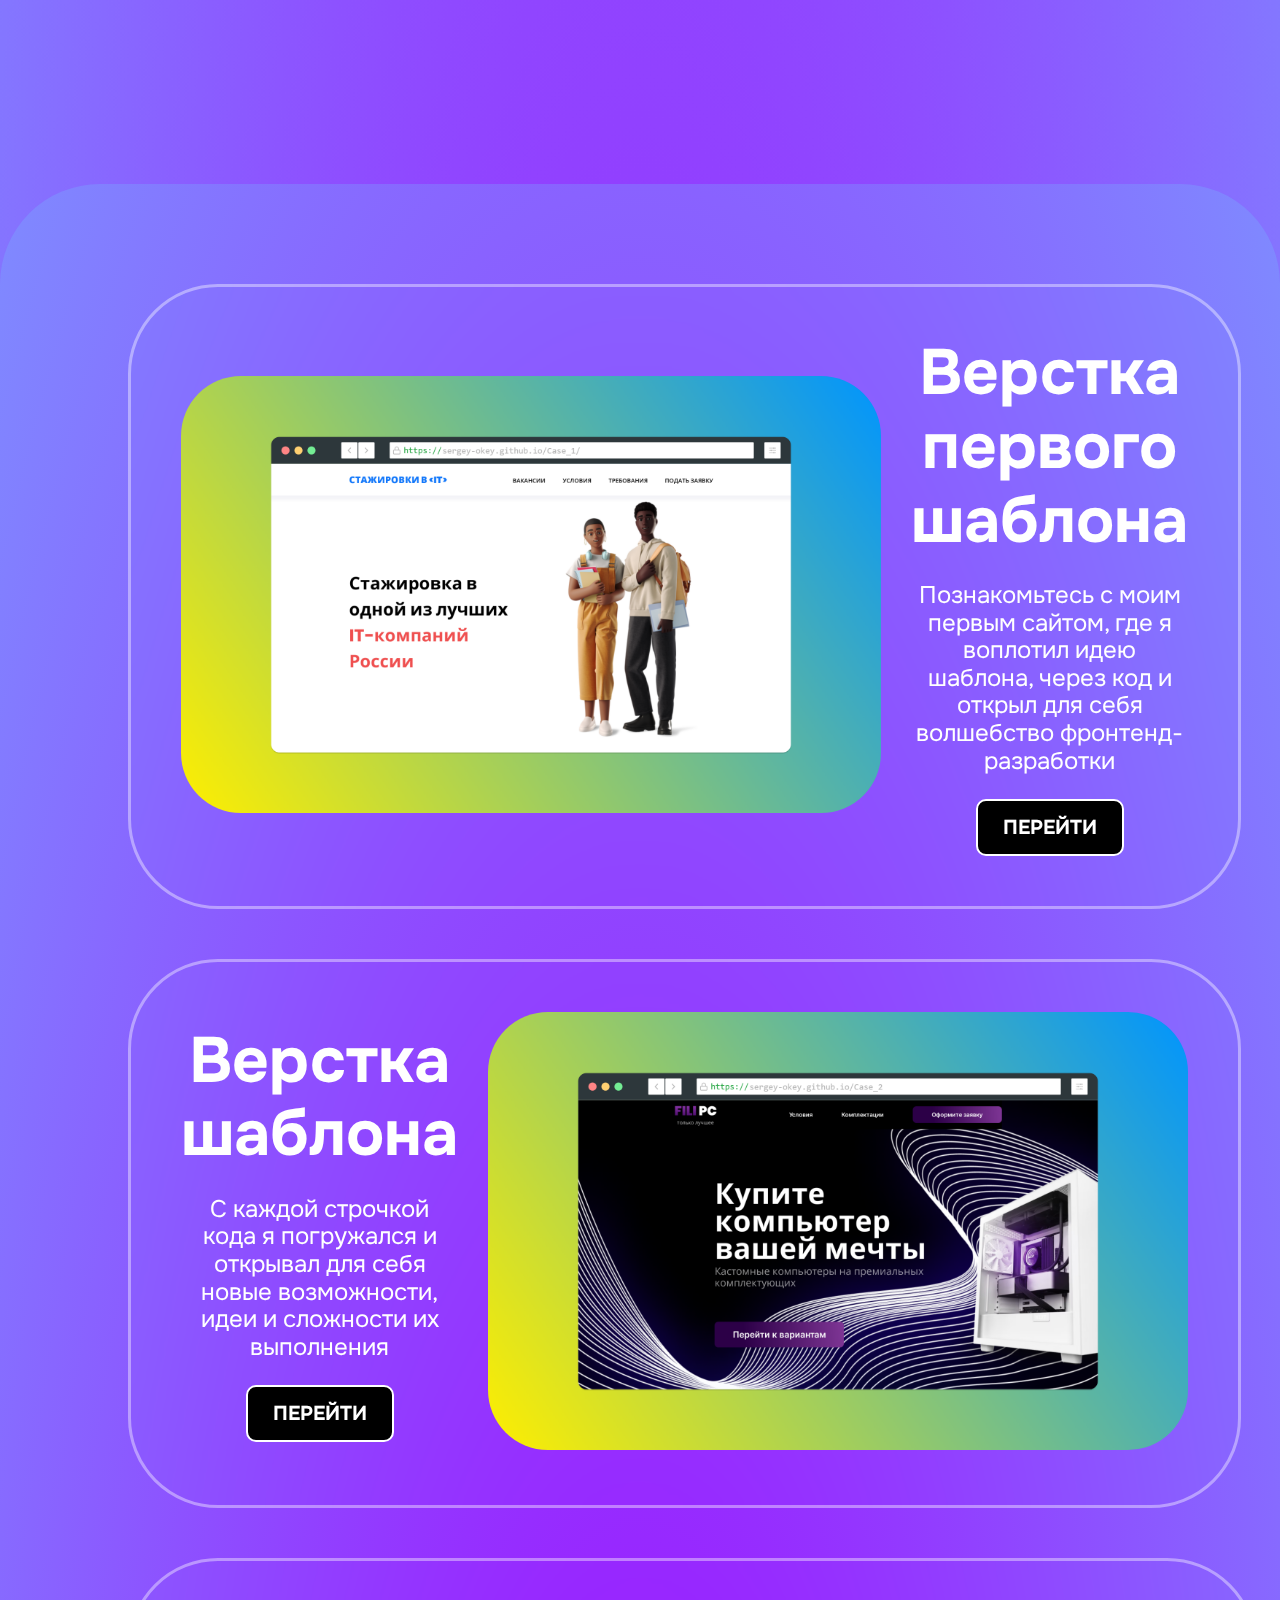
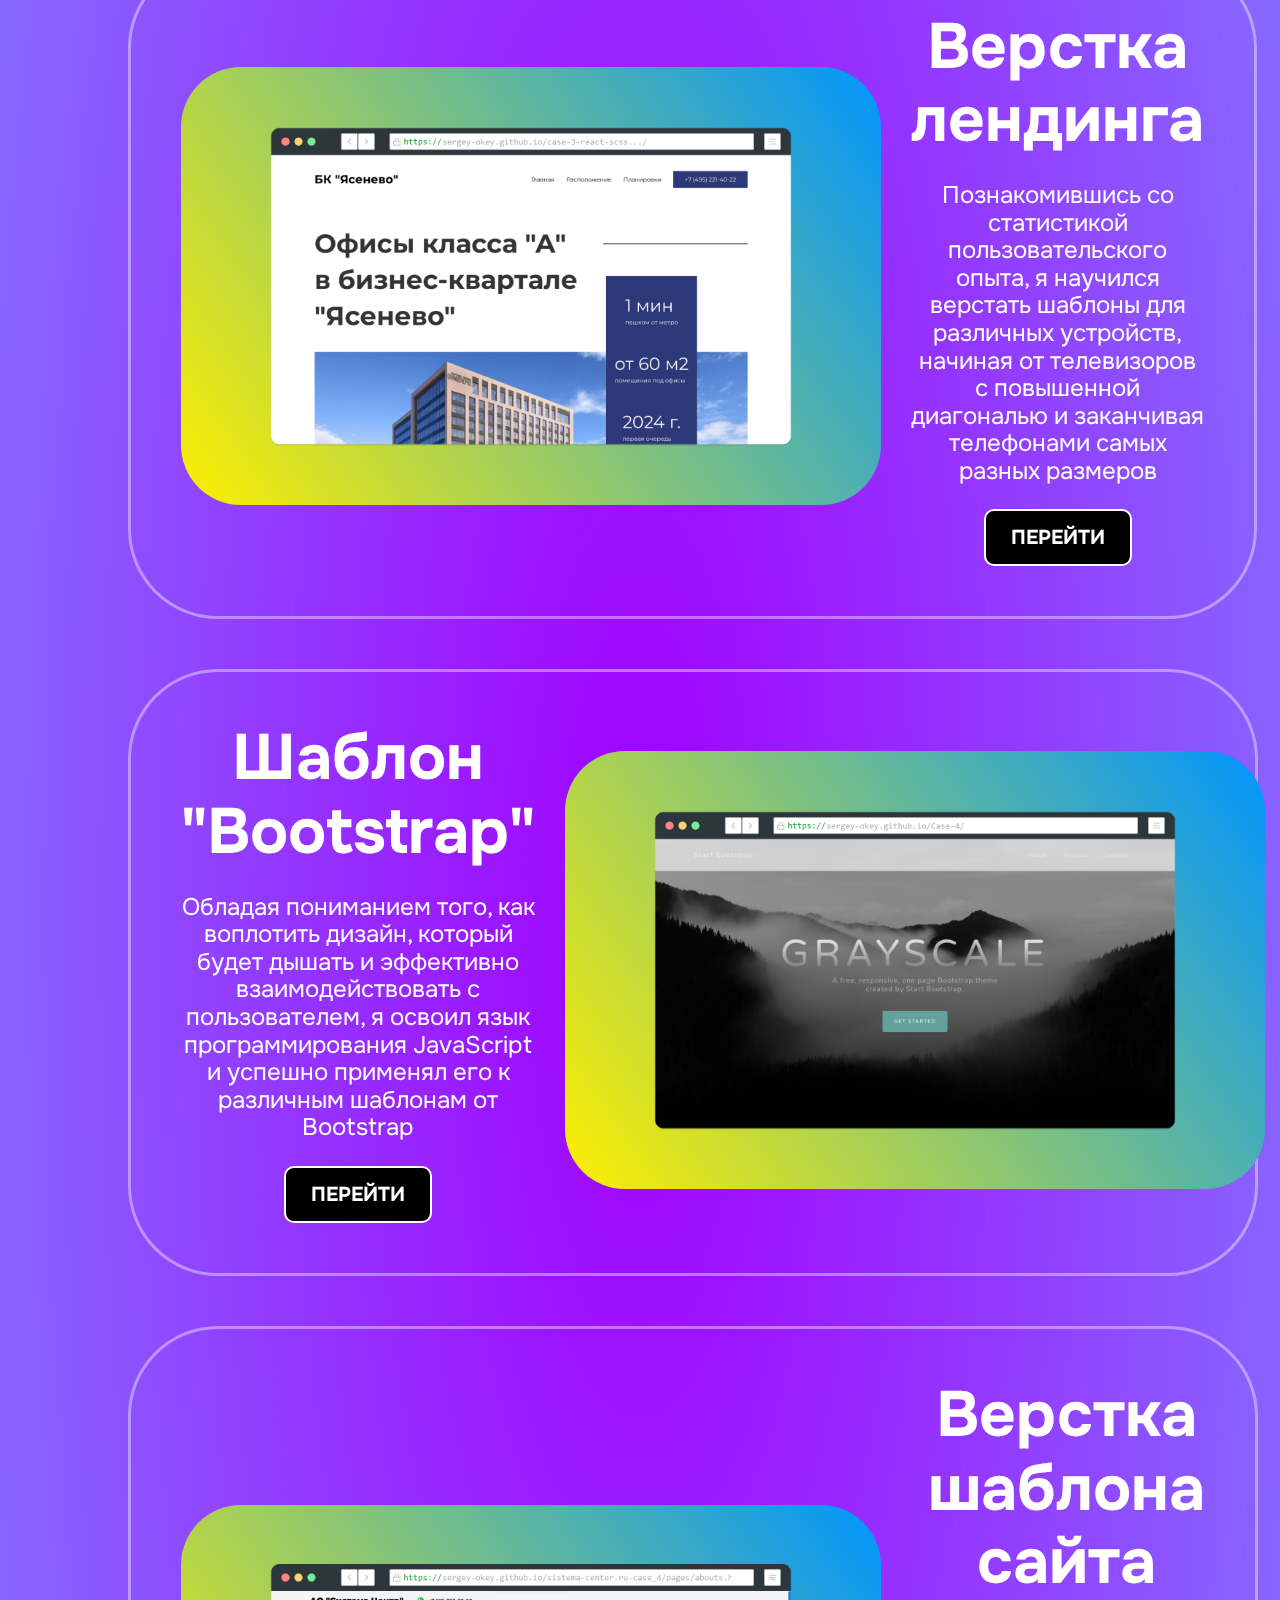
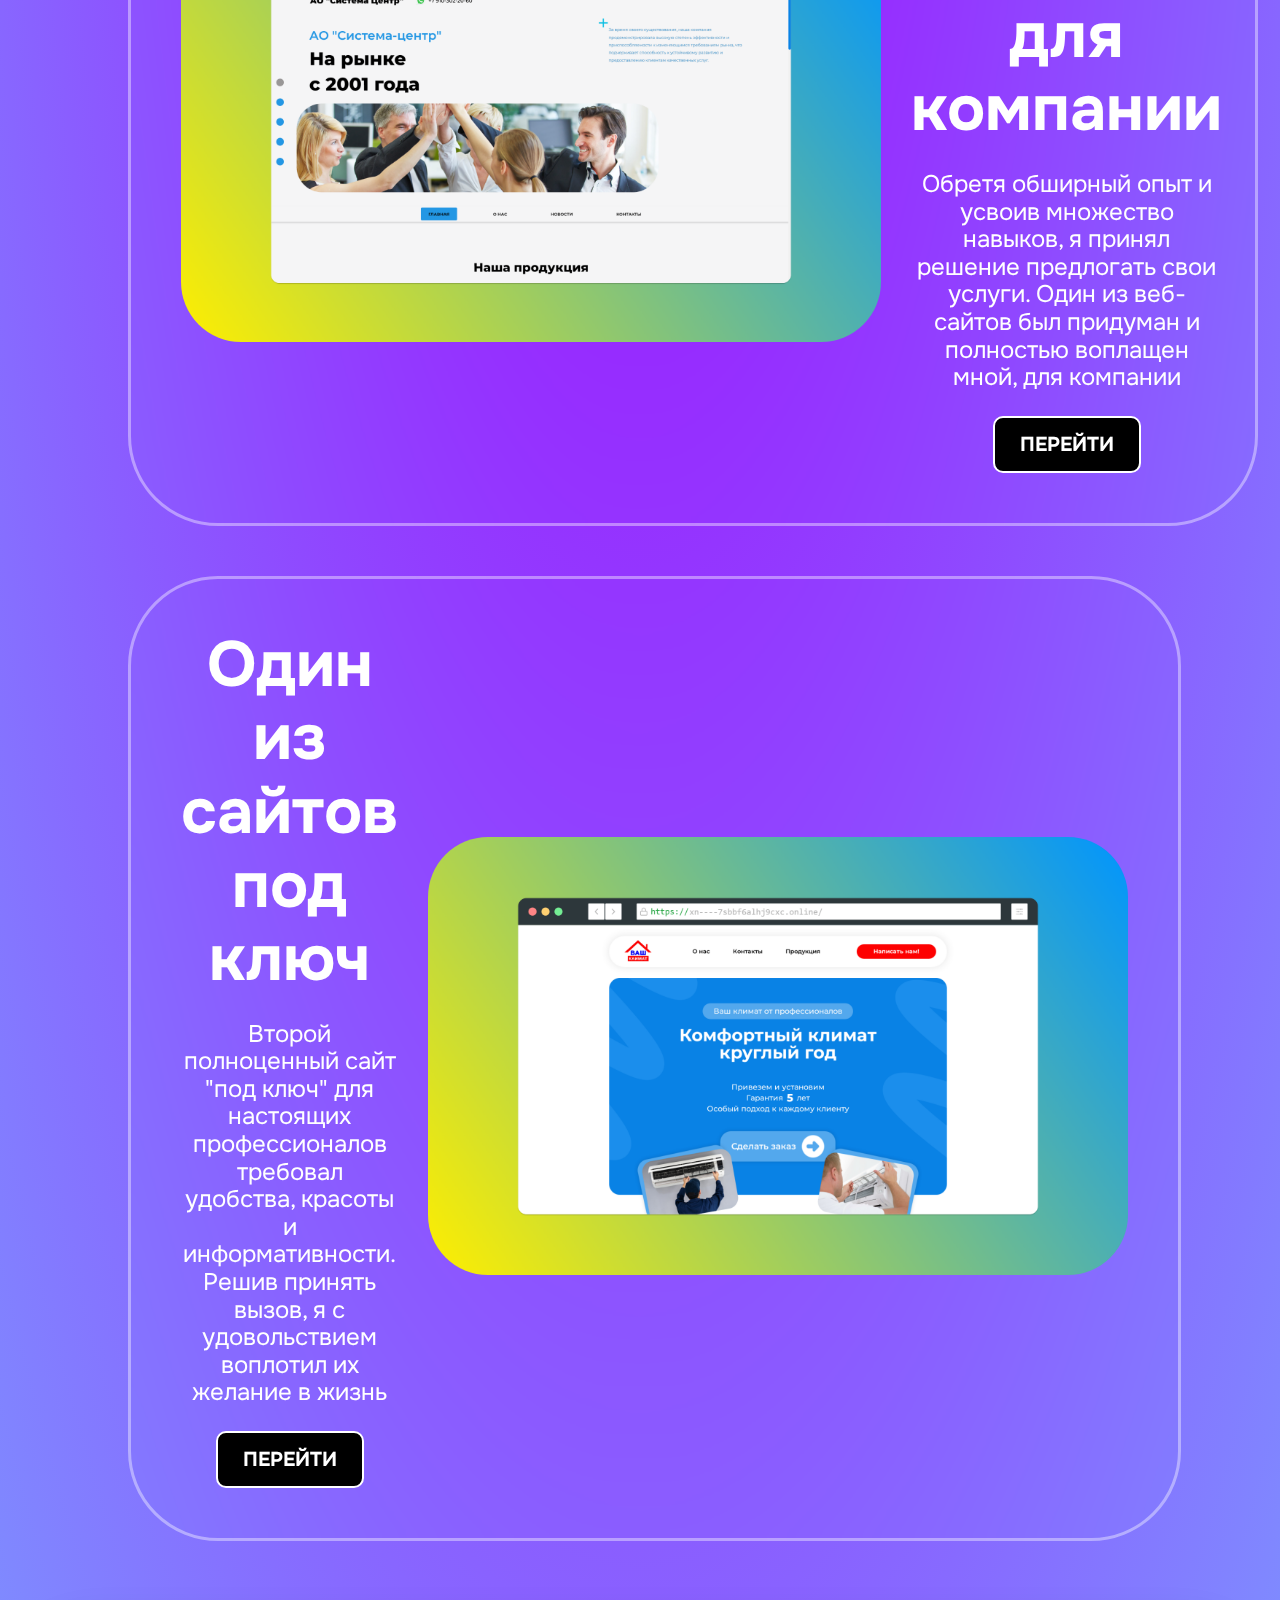
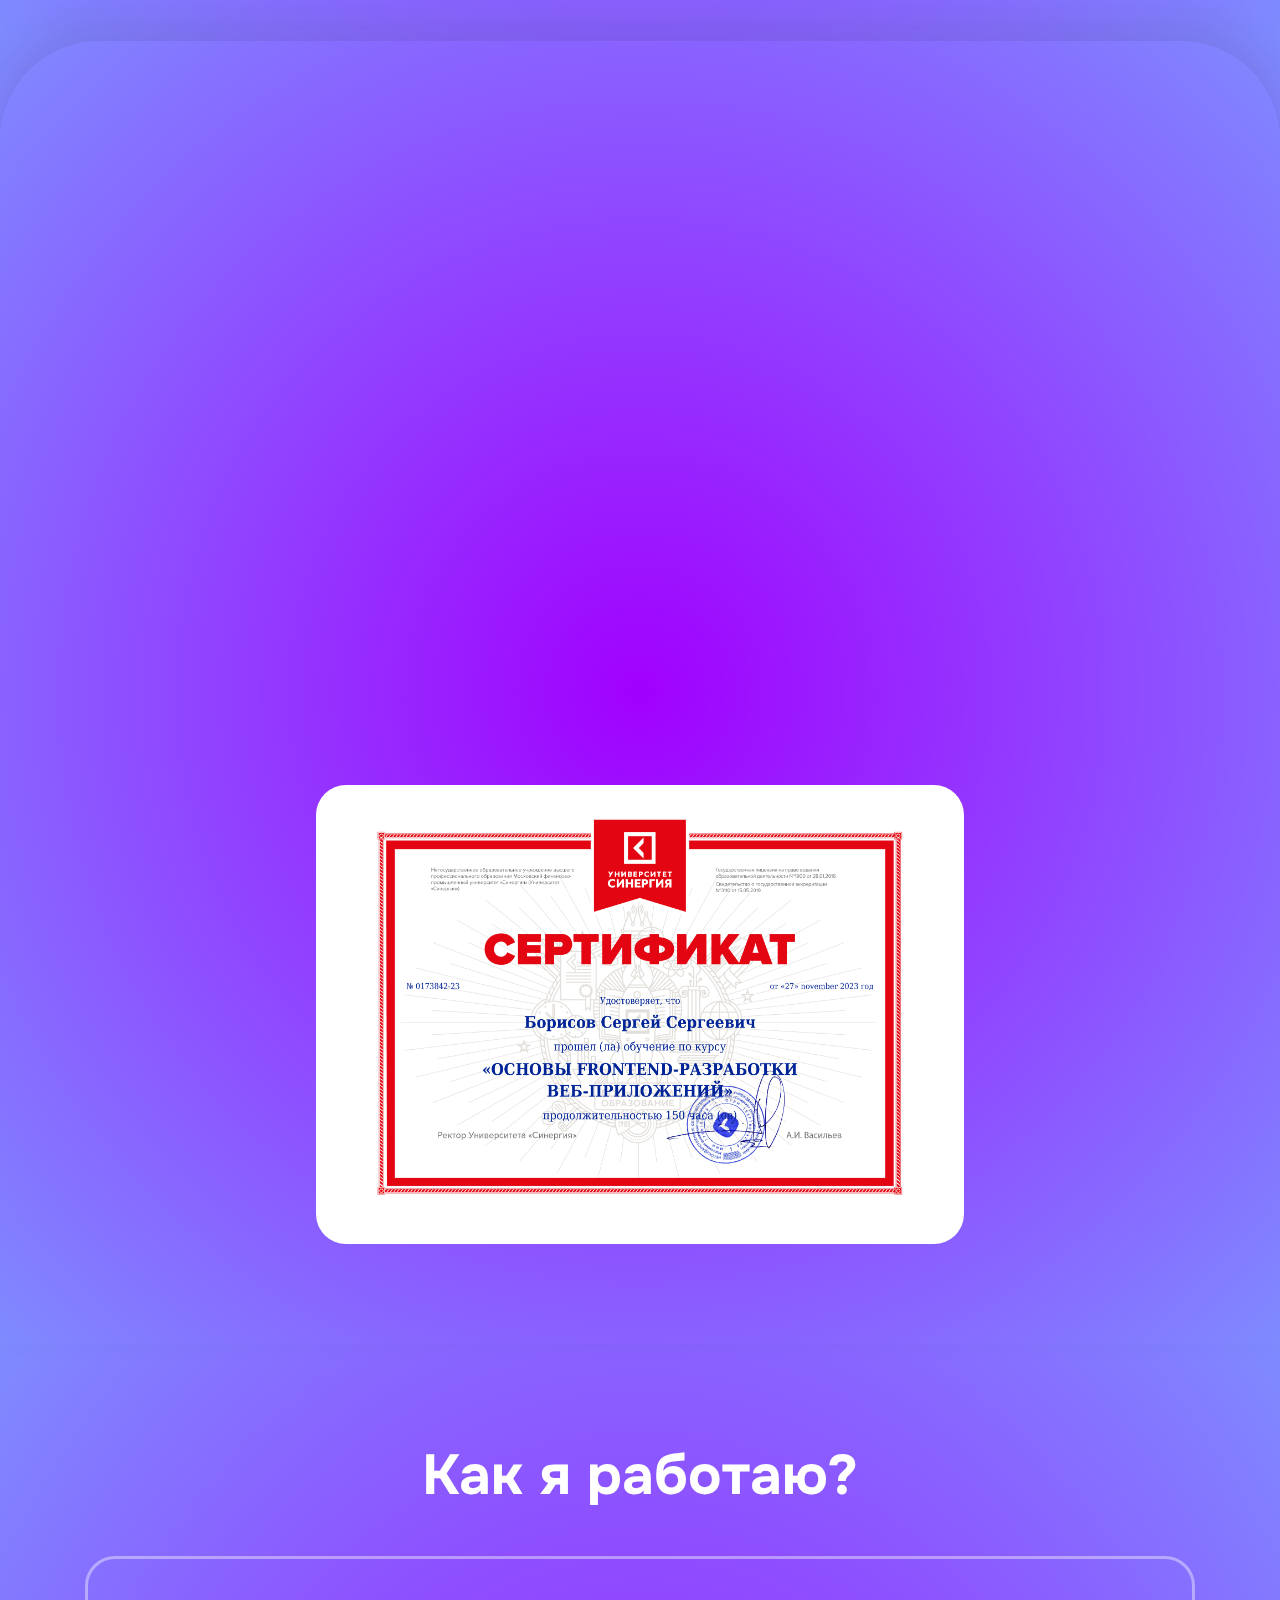
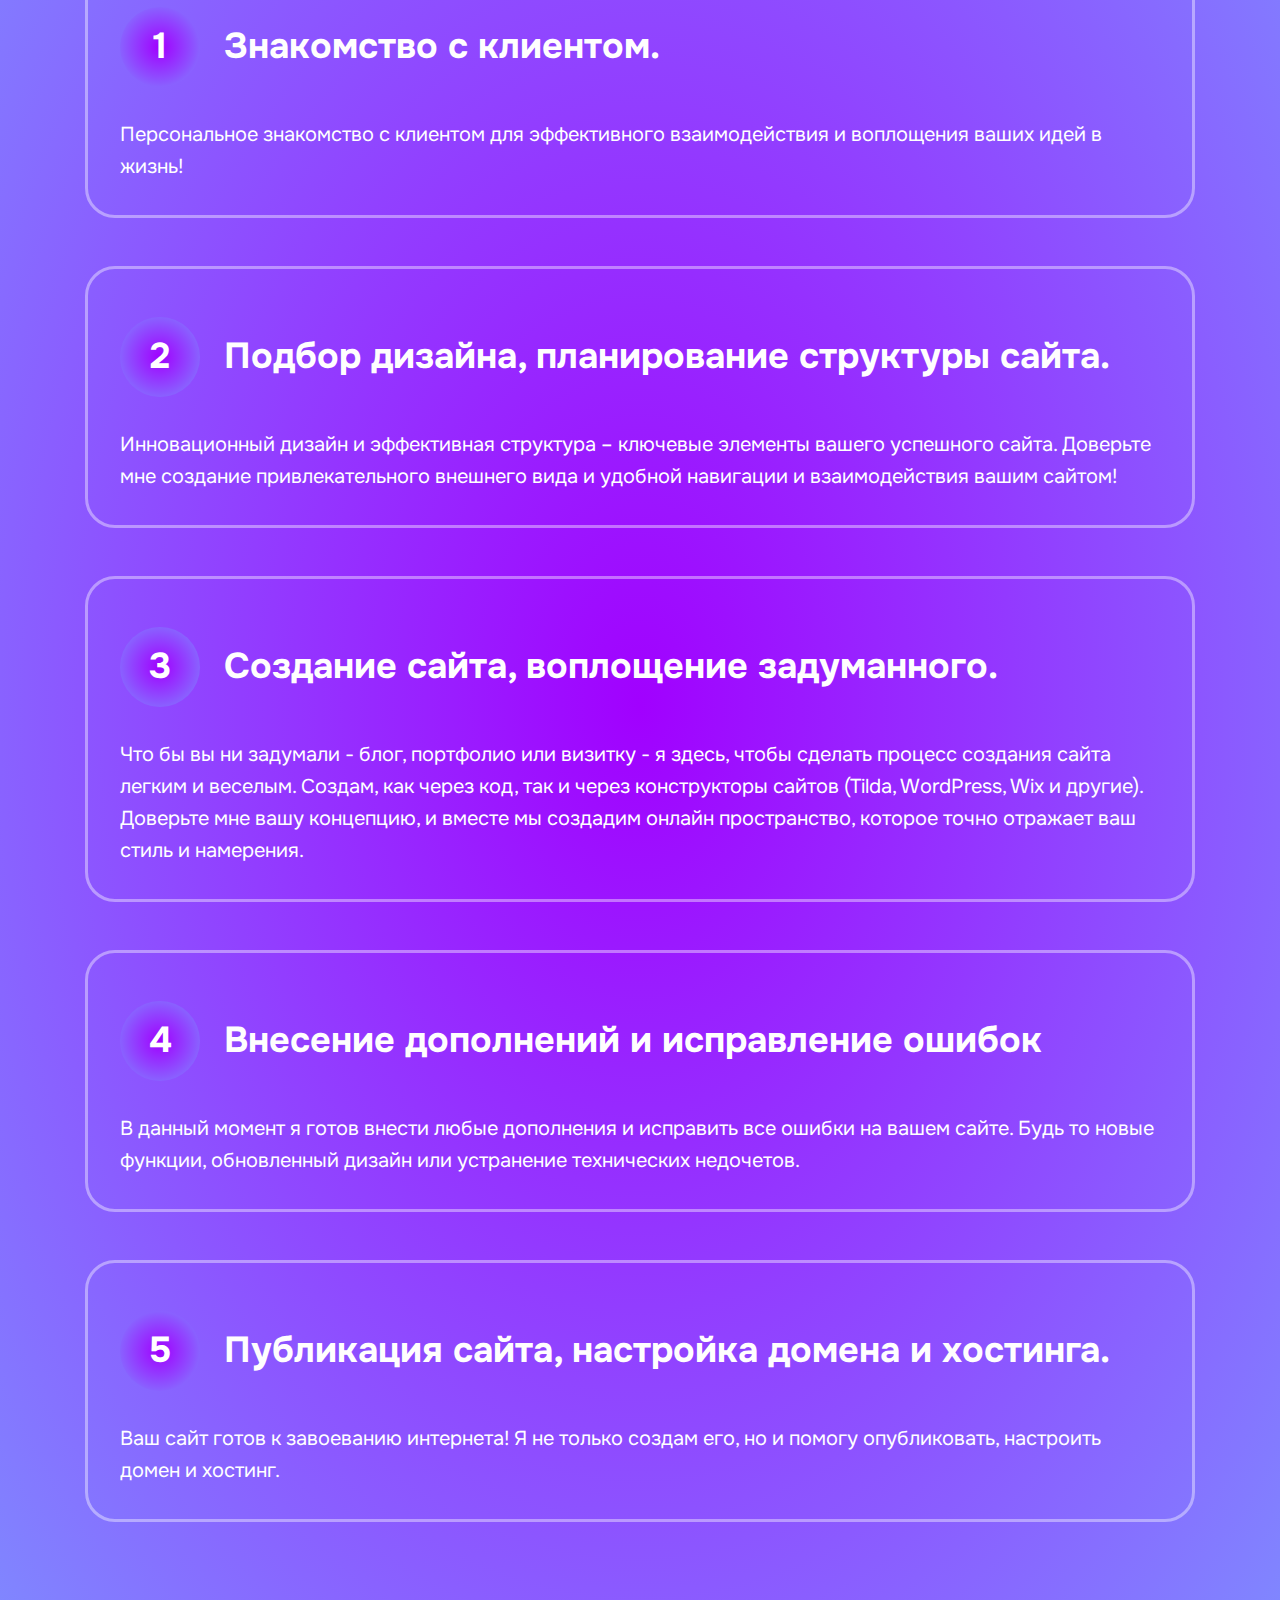
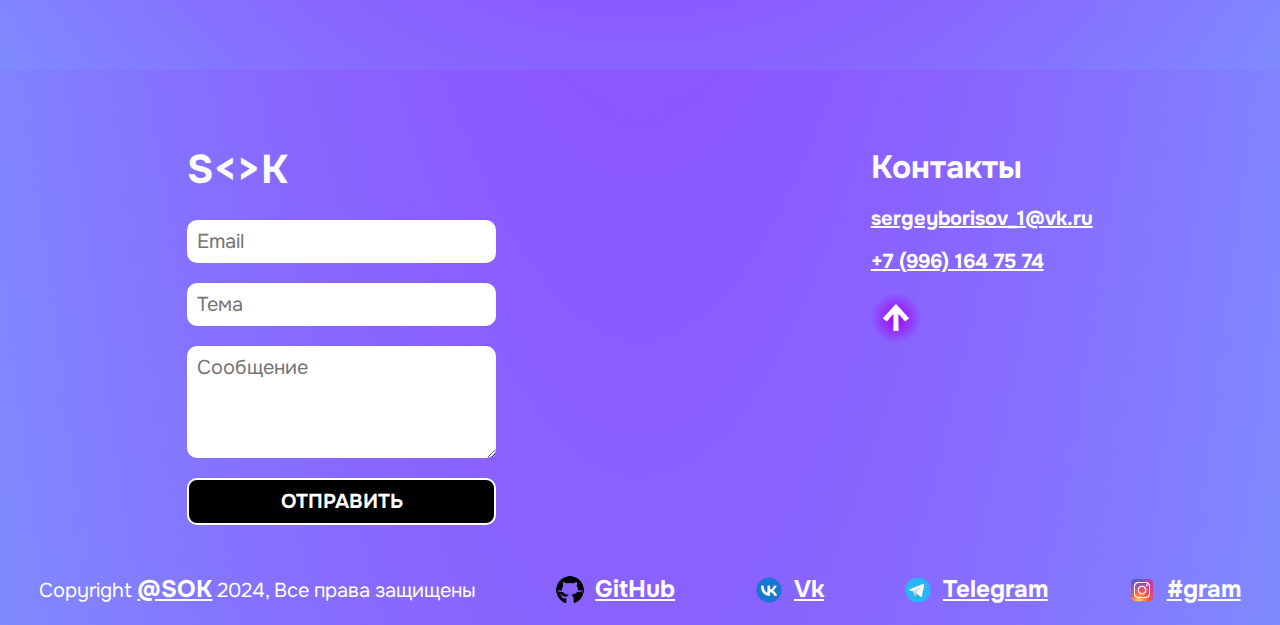
==== commit 5bdc5871: "finish" ====
--- a/index.html
+++ b/index.html
@@ -19,60 +19,60 @@
 </head>
 
 <body>
+	<header class="header">
+		<div class="header_content">
+			<div class="logo">
+				<h1>
+					<a href="index.html">S<span class="rotateSymbol">&lt;&gt;</span>K</a>
+				</h1>
+			</div>
+			<nav class="nav" id="nav">
+				<ul>
+					<li><a href="index.html" onclick="activateLink(this)">Главная</a></li>
+					<li><a href="#about" onclick="activateLink(this)">Обо мне</a></li>
+					<li><a href="#product" onclick="activateLink(this)">Проекты</a></li>
+					<li><a href="#contact" onclick="activateLink(this)">Контакты</a></li>
+				</ul>
+			</nav>
+			<div class="icon-sidebar" onclick="openSidebar()">
+				<img src=".//assets/images/header/sidebar-icon.webp" alt="sidebar-icon" style="width: 40px;">
+			</div>
+			<div class="sidebar_mobile">
+				<span class="close-btn" onclick="closeSidebar()" style="float: right;">✖</span>
+				<nav class="nav">
+					<ul>
+						<li><a href="index.html" onclick="activateLink(this)">Главная</a></li>
+						<li><a href="#about" onclick="activateLink(this)">Обо мне</a></li>
+						<li><a href="#product" onclick="activateLink(this)">Проекты</a></li>
+						<li><a href="#contact" onclick="activateLink(this)">Контакты</a></li>
+					</ul>
+				</nav>
+			</div>
+		</div>
+	</header>
 	<div class="window">
+
 		<div class="windows">
-			<header class="header">
-				<div class="header_content">
-					<div class="logo">
-						<h1>
-							<a href="index.html">S<span class="rotateSymbol">&lt;&gt;</span>K</a>
-						</h1>
-					</div>
-					<nav class="nav" id="nav">
-						<ul>
-							<li><a href="index.html" onclick="activateLink(this)">Главная</a></li>
-							<li><a href="#about" onclick="activateLink(this)">Обо мне</a></li>
-							<li><a href="#product" onclick="activateLink(this)">Проекты</a></li>
-							<li><a href="#contact" onclick="activateLink(this)">Контакты</a></li>
-						</ul>
-					</nav>
-					<div class="icon-sidebar" onclick="openSidebar()">
-						<img src=".//assets/images/header/sidebar-icon.webp" alt="sidebar-icon" style="width: 40px;">
-					</div>
-
-					<div class="sidebar_desktop">
-						<span class="close-btn" onclick="closeSidebar()" style="float: right;">✖</span>
-						<h2>Обратная связь</h2>
-						<form action="feedback.php" method="post">
-							<div class="form-group">
-								<label for="name">Имя:</label>
-								<input type="text" name="name" id="name" class="form-control" required>
-							</div>
-							<div class="form-group">
-								<label for="email">Email:</label>
-								<input type="email" name="email" id="email" class="form-control" required>
-							</div>
-							<div class="form-group">
-								<label for="message">Сообщение:</label>
-								<textarea name="message" id="message" class="form-control" required></textarea>
-							</div>
-							<input type="submit" value="Отправить" class="btn-sider">
-						</form>
-					</div>
-					<div class="sidebar_mobile">
-						<span class="close-btn" onclick="closeSidebar()" style="float: right;">✖</span>
-						<nav class="nav">
-							<ul>
-								<li><a href="index.html" onclick="activateLink(this)">Главная</a></li>
-								<li><a href="#about" onclick="activateLink(this)">Обо мне</a></li>
-								<li><a href="#product" onclick="activateLink(this)">Проекты</a></li>
-								<li><a href="#contact" onclick="activateLink(this)">Контакты</a></li>
-							</ul>
-						</nav>
-					</div>
-				</div>
-			</header>
-
+			<canvas id="canvas"></canvas>
+			<div class="sidebar_desktop">
+				<span class="close-btn" onclick="closeSidebar()" style="float: right;">✖</span>
+				<h2>Обратная связь</h2>
+				<form action="feedback.php" method="post">
+					<div class="form-group">
+						<label for="name">Имя:</label>
+						<input type="text" name="name" id="name" class="form-control" required>
+					</div>
+					<div class="form-group">
+						<label for="email">Email:</label>
+						<input type="email" name="email" id="email" class="form-control" required>
+					</div>
+					<div class="form-group">
+						<label for="message">Сообщение:</label>
+						<textarea name="message" id="message" class="form-control" required></textarea>
+					</div>
+					<input type="submit" value="Отправить" class="btn-sider">
+				</form>
+			</div>
 			<main>
 				<div class="greting">
 					<div class="greting_content">
@@ -96,8 +96,6 @@
 							</button>
 						</div>
 						<div class="greting_prevew">
-							<img id="neon" src=".//assets/images/greting/Ellipse 1.webp" alt="Ellipse1">
-							<img id="skill" src=".//assets/images/greting/Group 2.webp" alt="Group2">
 						</div>
 					</div>
 				</div>
@@ -361,6 +359,121 @@
 		<div><img src="https://mc.yandex.ru/watch/96668150" style="position:absolute; left:-9999px;" alt="" /></div>
 	</noscript>
 	<!-- /Yandex.Metrika counter -->
+	<script>
+		//Эффект паутины
+
+		let resizeReset = function () {
+			w = canvasBody.width = window.innerWidth;
+			h = canvasBody.height = window.innerHeight;
+		}
+
+		const opts = {
+			particleColor: "rgb(200,200,200)",
+			lineColor: "rgb(200,200,200)",
+			particleAmount: 40,
+			defaultSpeed: 2,
+			variantSpeed: 2,
+			defaultRadius: 3,
+			variantRadius: 3,
+			linkRadius: 200,
+		};
+
+		window.addEventListener("resize", function () {
+			deBouncer();
+		});
+
+		let deBouncer = function () {
+			clearTimeout(tid);
+			tid = setTimeout(function () {
+				resizeReset();
+			}, delay);
+		};
+
+		let checkDistance = function (x1, y1, x2, y2) {
+			return Math.sqrt(Math.pow(x2 - x1, 2) + Math.pow(y2 - y1, 2));
+		};
+
+		let linkPoints = function (point1, hubs) {
+			for (let i = 0; i < hubs.length; i++) {
+				let distance = checkDistance(point1.x, point1.y, hubs[i].x, hubs[i].y);
+				let opacity = 1 - distance / opts.linkRadius;
+				if (opacity > 0) {
+					drawArea.lineWidth = 0.9;
+					drawArea.strokeStyle = `rgba(${rgb[0]}, ${rgb[1]}, ${rgb[2]}, ${opacity})`;
+					drawArea.beginPath();
+					drawArea.moveTo(point1.x, point1.y);
+					drawArea.lineTo(hubs[i].x, hubs[i].y);
+					drawArea.closePath();
+					drawArea.stroke();
+				}
+			}
+		}
+
+		Particle = function (xPos, yPos) {
+			this.x = Math.random() * w;
+			this.y = Math.random() * h;
+			this.speed = opts.defaultSpeed + Math.random() * opts.variantSpeed;
+			this.directionAngle = Math.floor(Math.random() * 360);
+			this.color = opts.particleColor;
+			this.radius = opts.defaultRadius + Math.random() * opts.variantRadius;
+			this.vector = {
+				x: Math.cos(this.directionAngle) * this.speed,
+				y: Math.sin(this.directionAngle) * this.speed
+			};
+			this.update = function () {
+				this.border();
+				this.x += this.vector.x;
+				this.y += this.vector.y;
+			};
+			this.border = function () {
+				if (this.x >= w || this.x <= 0) {
+					this.vector.x *= -1;
+				}
+				if (this.y >= h || this.y <= 0) {
+					this.vector.y *= -1;
+				}
+				if (this.x > w) this.x = w;
+				if (this.y > h) this.y = h;
+				if (this.x < 0) this.x = 0;
+				if (this.y < 0) this.y = 0;
+			};
+			this.draw = function () {
+				drawArea.beginPath();
+				drawArea.arc(this.x, this.y, this.radius, 0, Math.PI * 2);
+				drawArea.closePath();
+				drawArea.fillStyle = this.color;
+				drawArea.fill();
+			};
+		};
+
+		function setup() {
+			particles = [];
+			resizeReset();
+			for (let i = 0; i < opts.particleAmount; i++) {
+				particles.push(new Particle());
+			}
+			window.requestAnimationFrame(loop);
+		}
+
+		function loop() {
+			window.requestAnimationFrame(loop);
+			drawArea.clearRect(0, 0, w, h);
+			for (let i = 0; i < particles.length; i++) {
+				particles[i].update();
+				particles[i].draw();
+			}
+			for (let i = 0; i < particles.length; i++) {
+				linkPoints(particles[i], particles);
+			}
+		}
+
+		const canvasBody = document.getElementById("canvas"),
+			drawArea = canvasBody.getContext("2d");
+		let delay = 200, tid,
+			rgb = opts.lineColor.match(/\d+/g);
+		resizeReset();
+		setup();
+	</script>
 </body>
 
 </html>--- a/assets/css/style.css
+++ b/assets/css/style.css
@@ -25,6 +25,7 @@
 }
 
 .window {
+  position: relative;
   background: unset;
   -webkit-backdrop-filter: blur(10px);
           backdrop-filter: blur(10px);
@@ -34,6 +35,7 @@
 }
 
 .windows {
+  position: relative;
   background: radial-gradient(100% 100% at 50% 50%, #a100ff 0%, #71c4ff 100%);
   -webkit-backdrop-filter: blur(10px);
           backdrop-filter: blur(10px);
@@ -41,92 +43,16 @@
   margin: 10px;
   border: solid 1px rgba(255, 255, 255, 0.125);
 }
-
-.header_content {
-  display: flex;
-  width: 70%;
-  justify-content: space-between;
-  align-items: center;
-  margin: 0 auto;
-}
-.header_content .logo h1 a {
-  color: rgb(251, 252, 252);
-  font-family: "Next Art";
-  text-transform: uppercase;
-  text-wrap: nowrap;
-}
-@keyframes rotateAnimation {
-  0% {
-    transform: rotate(0deg);
-  }
-  10% {
-    transform: rotate(0deg);
-  }
-  45% {
-    transform: rotate(0deg);
-  }
-  55% {
-    transform: rotate(180deg);
-  }
-  90% {
-    transform: rotate(180deg);
-  }
-  100% {
-    transform: rotate(360deg);
-  }
-}
-.header_content .rotateSymbol {
-  display: inline-block;
-  animation: rotateAnimation 6s linear infinite;
-}
-.header_content .nav ul {
-  display: flex;
-  gap: 5rem;
-}
-.header_content .nav ul li a {
-  font-size: 1.5rem;
-  color: #ffffff;
-  white-space: nowrap;
-}
-.header_content .nav ul li a:hover {
-  -webkit-text-decoration: underline white;
-          text-decoration: underline white;
-  z-index: 3;
-}
-.header_content .icon-sidebar:hover img {
-  transition: transform 0.2s ease-in-out;
-  margin: 0;
-}
-.header_content .icon-sidebar:hover img:active {
-  transform: scale(0.9);
-  transition: transform 0.1s ease-in-out;
-}
-.header_content .sidebar_mobile {
+.windows #canvas {
   position: absolute;
+  width: 100%;
+  height: 100%;
   top: 0;
   left: 0;
-  right: 0;
-  transition: right 0.5s ease;
-  padding: 50px;
-  z-index: 4;
-  display: flex;
-  border: solid 3px rgba(255, 255, 255, 0.4039215686);
-  border-radius: 20px;
-  background: radial-gradient(100% 100% at 50% 50%, #a100ff 0%, #71c4ff 100%);
-  -webkit-backdrop-filter: blur(10px);
-          backdrop-filter: blur(10px);
-}
-.header_content .sidebar_mobile ul {
-  flex-direction: column;
-  align-items: center;
-  padding: 0;
-  gap: 25px;
-}
-.header_content .sidebar_mobile ul li a {
-  font-size: 2rem;
-  font-weight: 700;
-}
-.header_content .sidebar_desktop {
+  z-index: -1;
+  border-radius: 100px;
+}
+.windows .sidebar_desktop {
   position: fixed;
   top: 0;
   right: 0;
@@ -136,25 +62,25 @@
   transition: right 1s ease;
   border: solid 3px rgba(255, 255, 255, 0.4039215686);
   border-radius: 90px;
-  z-index: 3;
+  z-index: 4;
   background-color: unset;
   -webkit-backdrop-filter: blur(10px);
           backdrop-filter: blur(10px);
 }
-.header_content .sidebar_desktop span:active {
+.windows .sidebar_desktop span:active {
   transform: rotate(100deg);
   transition: 0.1s ease;
   color: rgb(251, 252, 252);
 }
-.header_content .sidebar_desktop span {
+.windows .sidebar_desktop span {
   cursor: pointer;
 }
-.header_content .sidebar_desktop form {
-  display: flex;
-  flex-direction: column;
-}
-.header_content .sidebar_desktop form input,
-.header_content .sidebar_desktop form textarea {
+.windows .sidebar_desktop form {
+  display: flex;
+  flex-direction: column;
+}
+.windows .sidebar_desktop form input,
+.windows .sidebar_desktop form textarea {
   display: block;
   padding: 10px;
   border-radius: 10px;
@@ -162,10 +88,10 @@
   margin-bottom: 20px;
   width: 250px;
 }
-.header_content .sidebar_desktop form label {
+.windows .sidebar_desktop form label {
   color: rgb(251, 252, 252);
 }
-.header_content .sidebar_desktop form .btn-sider {
+.windows .sidebar_desktop form .btn-sider {
   padding: 10px 20px;
   font-weight: 700;
   width: 100%;
@@ -173,44 +99,116 @@
   font-size: 1.3rem;
   color: #ffffff;
   cursor: pointer;
-  margin-top: 150px;
+  margin-top: 100px;
   background: black;
   text-transform: uppercase;
   border: solid 2px white;
 }
-.header_content .sidebar_desktop form .btn-sider:hover {
+.windows .sidebar_desktop form .btn-sider:hover {
   background: rgb(251, 252, 252);
   color: rgb(0, 0, 0);
   transition: 0.3s ease;
   border: solid 2px black;
 }
 
+.header_content {
+  display: flex;
+  width: 70%;
+  justify-content: space-between;
+  align-items: center;
+  margin: 0 auto;
+}
+.header_content .logo h1 a {
+  color: rgb(251, 252, 252);
+  font-family: "Next Art";
+  text-transform: uppercase;
+  text-wrap: nowrap;
+}
+@keyframes rotateAnimation {
+  0% {
+    transform: rotate(0deg);
+  }
+  10% {
+    transform: rotate(0deg);
+  }
+  45% {
+    transform: rotate(0deg);
+  }
+  55% {
+    transform: rotate(180deg);
+  }
+  90% {
+    transform: rotate(180deg);
+  }
+  100% {
+    transform: rotate(360deg);
+  }
+}
+.header_content .rotateSymbol {
+  display: inline-block;
+  animation: rotateAnimation 6s linear infinite;
+}
+.header_content .nav ul {
+  display: flex;
+  gap: 5rem;
+}
+.header_content .nav ul li a {
+  font-size: 1.5rem;
+  color: #ffffff;
+  white-space: nowrap;
+}
+.header_content .nav ul li a:hover {
+  -webkit-text-decoration: underline white;
+          text-decoration: underline white;
+  z-index: 3;
+}
+.header_content .icon-sidebar:hover img {
+  transition: transform 0.2s ease-in-out;
+  margin: 0;
+}
+.header_content .icon-sidebar:hover img:active {
+  transform: scale(0.9);
+  transition: transform 0.1s ease-in-out;
+}
+.header_content .sidebar_mobile {
+  position: absolute;
+  top: 0;
+  left: 0;
+  right: 0;
+  transition: right 0.5s ease;
+  padding: 50px;
+  z-index: 10;
+  display: flex;
+  border: solid 3px rgba(255, 255, 255, 0.4039215686);
+  border-radius: 20px;
+  background: radial-gradient(100% 100% at 50% 50%, #a100ff 0%, #71c4ff 100%);
+  -webkit-backdrop-filter: blur(10px);
+          backdrop-filter: blur(10px);
+}
+.header_content .sidebar_mobile ul {
+  flex-direction: column;
+  align-items: center;
+  padding: 0;
+  gap: 25px;
+}
+.header_content .sidebar_mobile ul li a {
+  font-size: 2rem;
+  font-weight: 700;
+}
+
 .greting_content {
   display: flex;
-  width: 70%;
+  width: 85%;
   margin: auto;
-  gap: 100px;
   border-bottom-left-radius: 100px;
   border-bottom-right-radius: 100px;
 }
 
 .greting_prevew {
+  width: 100%;
+  margin: 50px 0;
   position: relative;
   display: flex;
-}
-.greting_prevew #skill {
-  width: 300px;
-  position: absolute;
-  top: 6rem;
-  left: 7rem;
-  z-index: 2;
-}
-.greting_prevew #neon {
-  width: 750px;
-  position: absolute;
-  top: -7rem;
-  left: -6rem;
-  z-index: -1;
 }
 
 .animated-letter,
@@ -229,7 +227,7 @@
   }
 }
 .greting_title {
-  width: 50%;
+  width: 100%;
   margin-top: 100px;
 }
 .greting_title span {
@@ -270,7 +268,7 @@
   padding: 100px 0;
   display: flex;
   justify-content: center;
-  z-index: 2;
+  z-index: 1;
 }
 .skills_content {
   width: 60%;
@@ -288,6 +286,7 @@
 .skills_content .skills_list {
   display: flex;
   gap: 20px;
+  z-index: 1;
 }
 .skills_content .skills_item {
   width: 200px;
@@ -303,6 +302,7 @@
   align-items: center;
   gap: 10px;
   opacity: 0;
+  z-index: 1;
   transform: translateY(20px);
   transition: opacity 0.5s ease, transform 0.5s ease;
 }
@@ -310,9 +310,6 @@
   color: #ffffff;
   font-size: 1.5rem;
   text-transform: uppercase;
-}
-.skills_content .skills_item:hover {
-  box-shadow: 0 0 5px 0 rgb(251, 252, 252);
 }
 
 .about {
--- a/assets/css/media.css
+++ b/assets/css/media.css
@@ -1,12 +1,12 @@
 @media only screen and (max-width: 767px) {
   body {
-    position: relative;
     margin: 0;
   }
   .header {
     position: sticky;
     top: 0;
-    z-index: 2;
+    width: 100%;
+    z-index: 5;
     background-color: inherit;
     -webkit-backdrop-filter: blur(10px);
             backdrop-filter: blur(10px);
@@ -21,8 +21,19 @@
     margin: 20px 10px;
     border-radius: 30px;
     height: 100%;
+    z-index: 5;
   }
   .windows {
+    border-radius: 30px;
+    z-index: 5;
+  }
+  .windows #canvas {
+    position: absolute;
+    width: 100%;
+    height: 100%;
+    top: 0;
+    left: 0;
+    z-index: -1;
     border-radius: 30px;
   }
   .header_content {
@@ -53,6 +64,7 @@
   .greting_content .greting_title {
     width: 100%;
     height: 100%;
+    margin-top: 30px;
   }
   .header_content #nav {
     display: none;
@@ -110,10 +122,9 @@
   }
   .about {
     padding: 20px 0;
-    width: 100%;
+    overflow-x: hidden;
   }
   .about .about_container {
-    width: 100%;
     padding: 20px;
     border-radius: 30px;
   }
